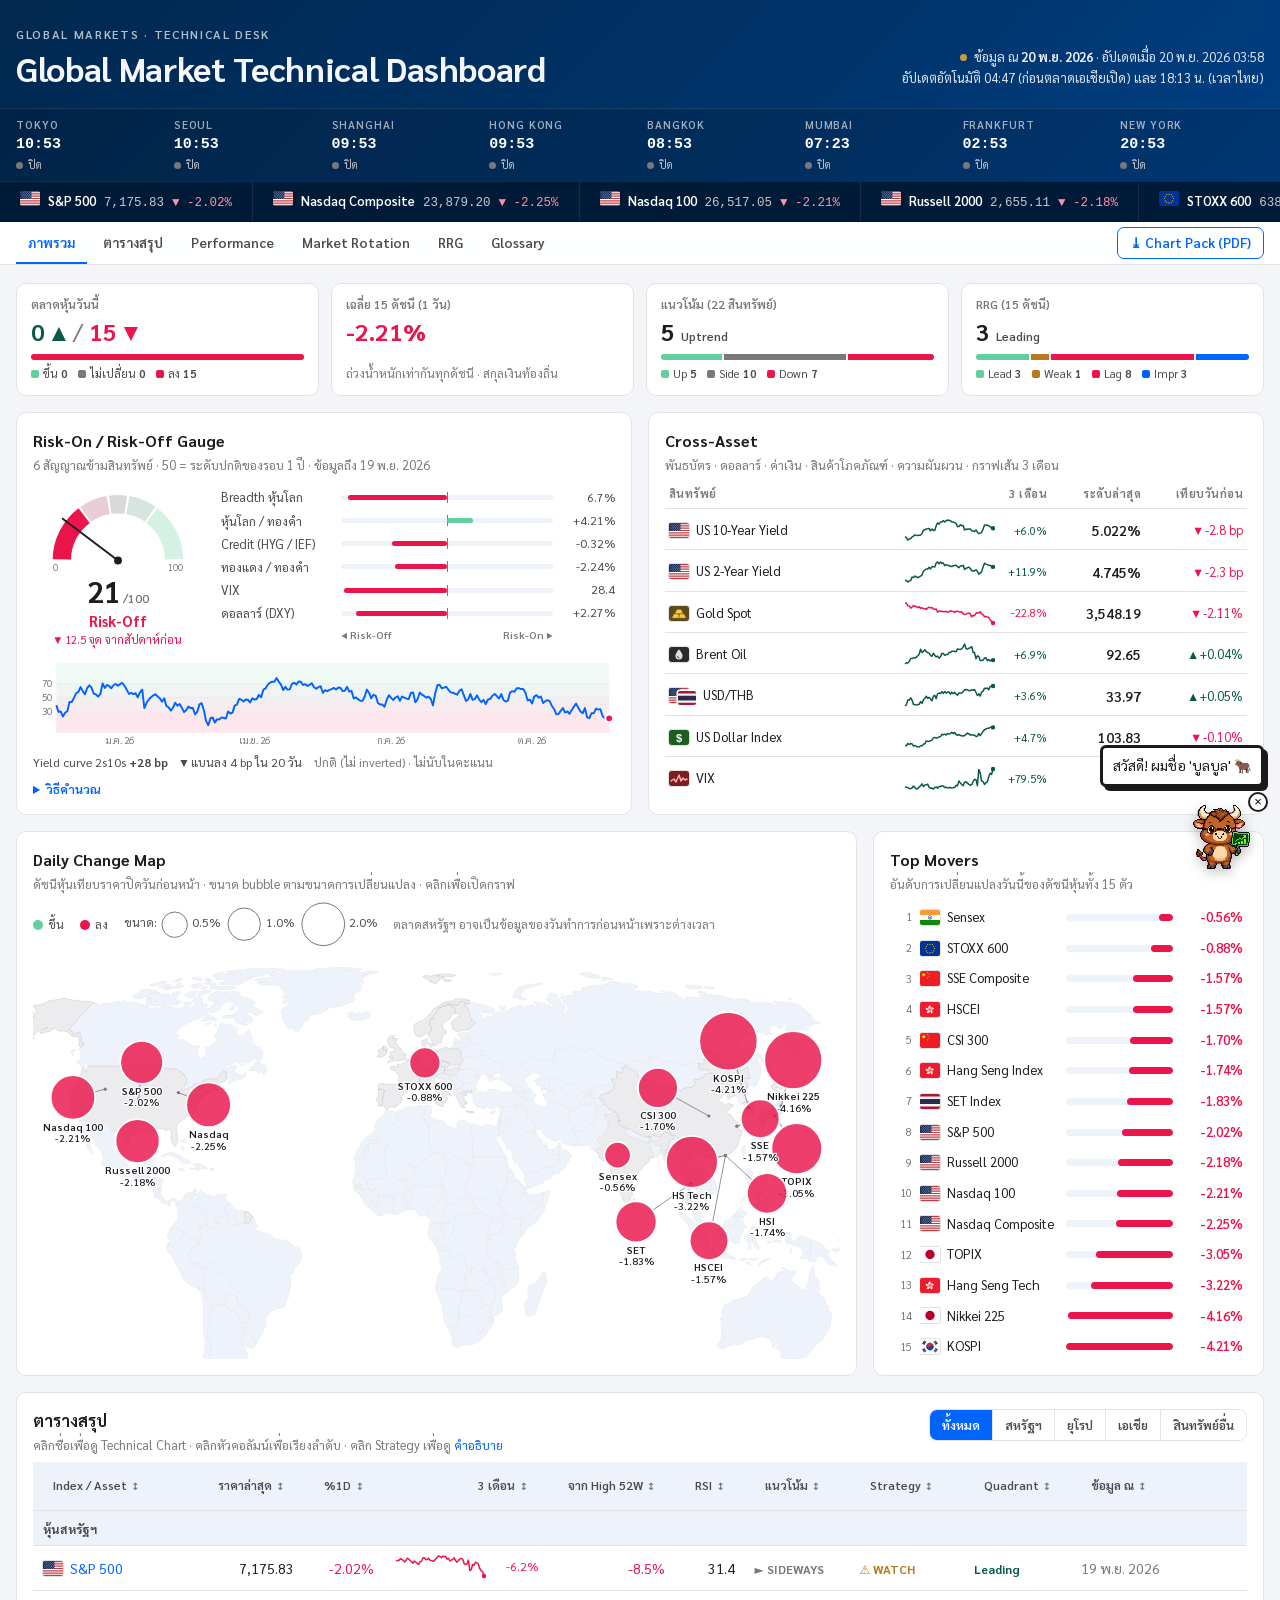
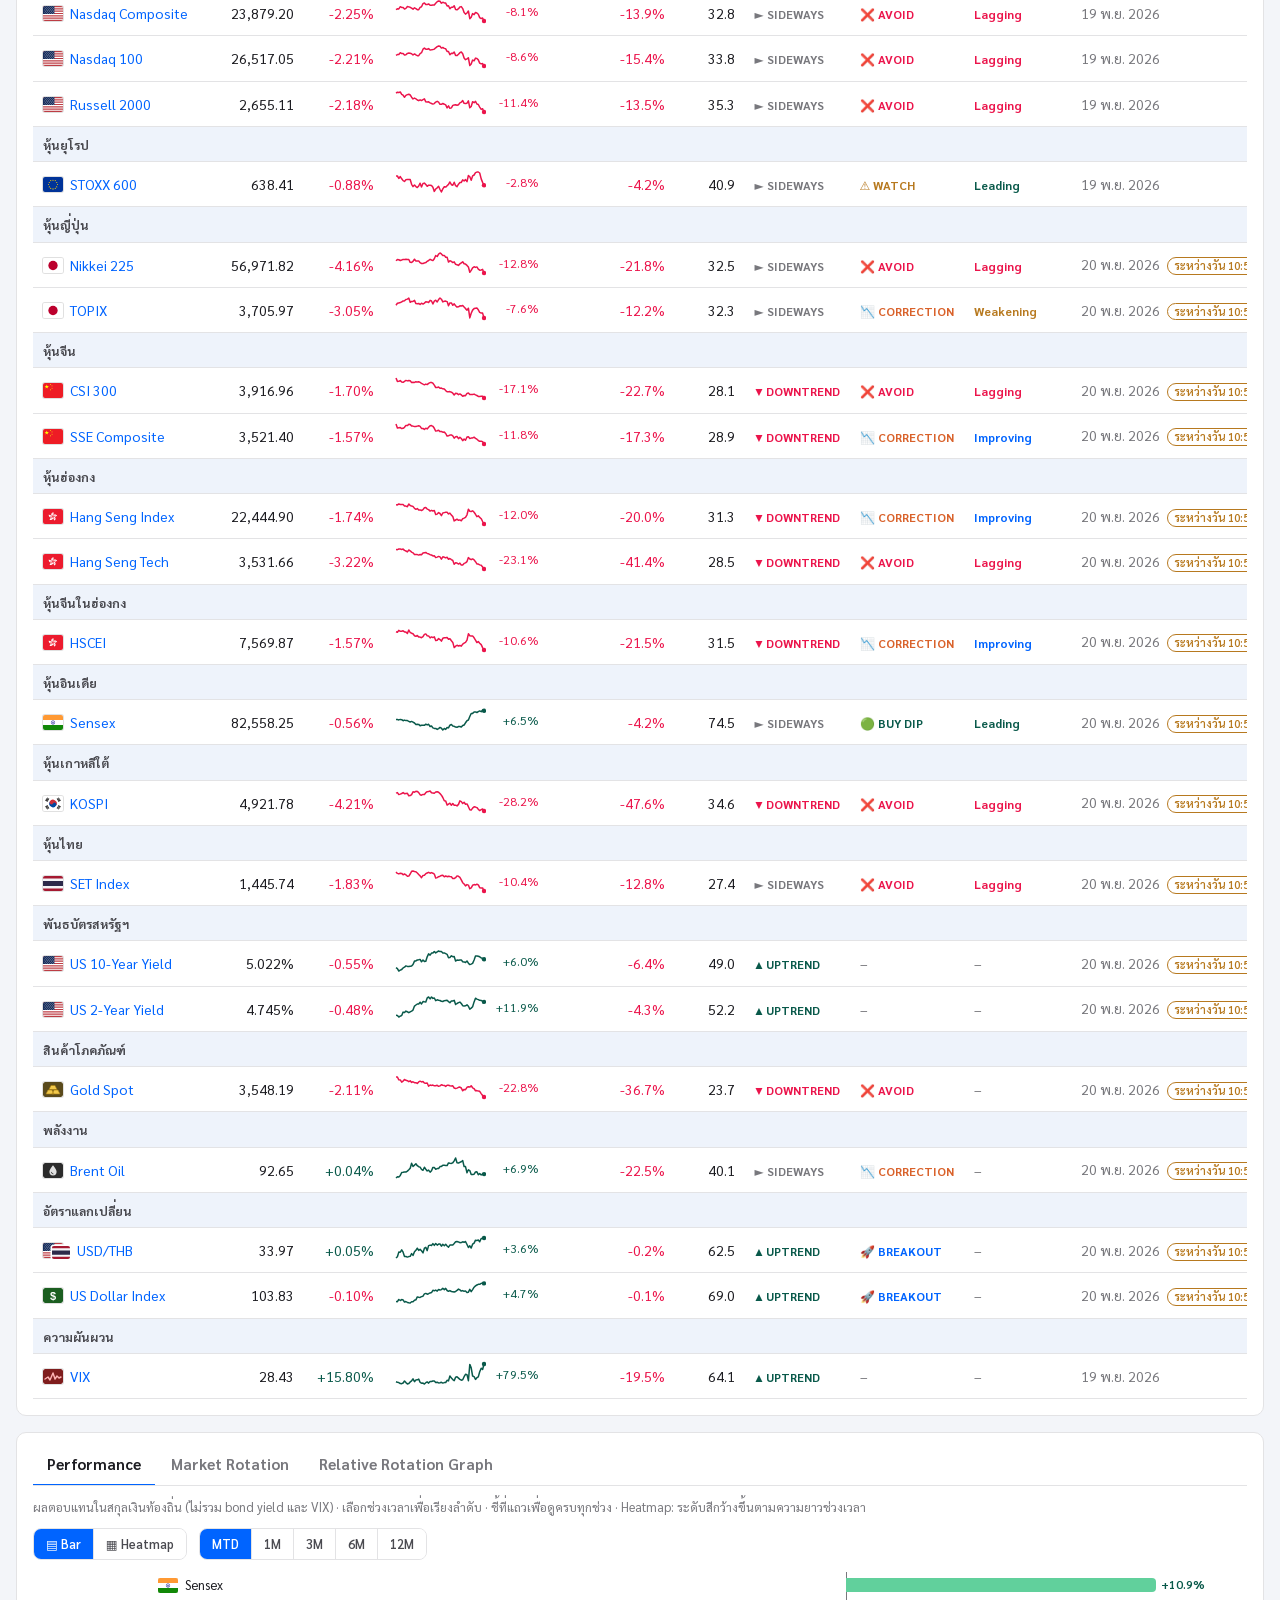
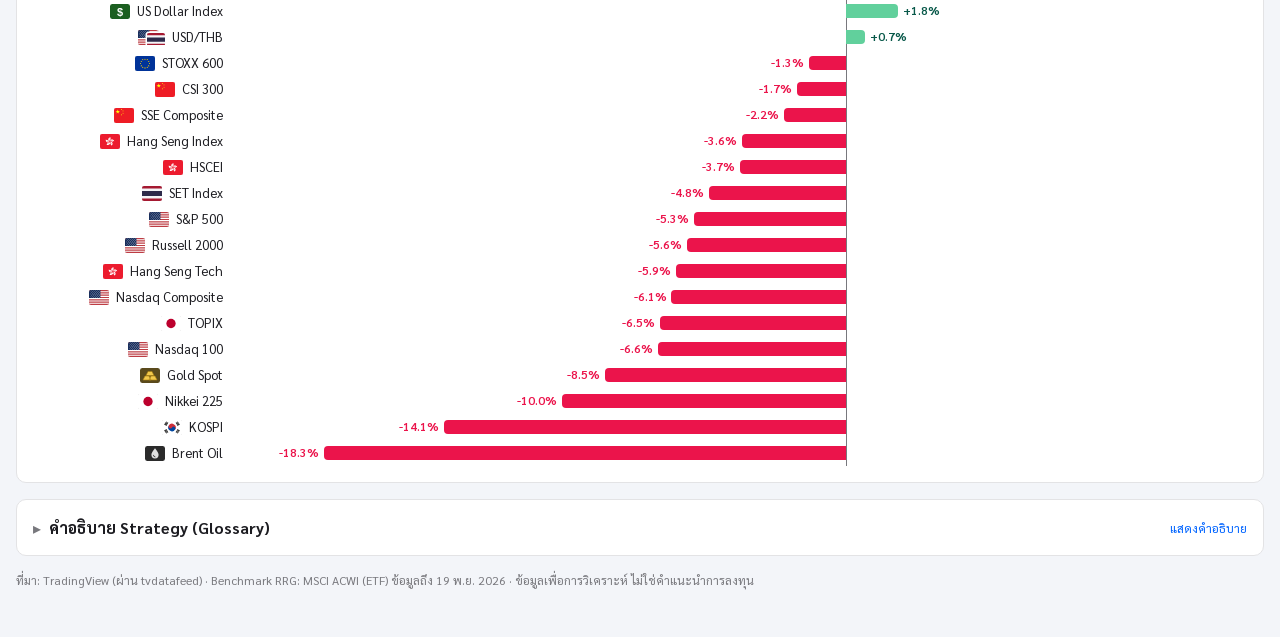
==== public/dashboard/index.html @ 796f04a0 "Import Global Market dashboard with pixel bull mascot" ====
<!doctype html>
<html lang="th">
<head>
<meta charset="utf-8">
<meta name="viewport" content="width=device-width, initial-scale=1">
<title>Global Market Technical Dashboard</title>
<link rel="preconnect" href="https://fonts.googleapis.com">
<link rel="stylesheet" href="https://fonts.googleapis.com/css2?family=Sarabun:wght@400;500;600;700&display=swap">
<link rel="stylesheet" href="assets/style.css?v=20261120d">
<link rel="stylesheet" href="assets/mascot.css">
</head>
<body>
<header class="masthead">
  <div class="mast-inner">
    <div class="brand">
      <span class="eyebrow">Global Markets · Technical Desk</span>
      <h1>Global Market Technical Dashboard</h1>
    </div>
    <div class="mast-meta">
      <div><span class="live-dot"></span><span id="asof">กำลังโหลดข้อมูล…</span></div>
      <div>อัปเดตอัตโนมัติ 04:47 (ก่อนตลาดเอเชียเปิด) และ 18:13 น. (เวลาไทย)</div>
    </div>
  </div>
  <div class="clocks" id="clocks" aria-label="เวลาท้องถิ่นและสถานะตลาด"></div>
</header>
<div class="ticker-shell" aria-label="ระดับดัชนีล่าสุดและการเปลี่ยนแปลงรายวัน">
  <div class="ticker-track" id="ticker"></div>
</div>
<nav class="secnav" id="secnav" aria-label="ไปยังส่วนต่างๆ">
  <div class="secnav-inner">
    <a href="#overview">ภาพรวม</a>
    <a href="#summary">ตารางสรุป</a>
    <a href="#performance" data-tab="performance">Performance</a>
    <a href="#rotation" data-tab="rotation">Market Rotation</a>
    <a href="#rrg" data-tab="rrg">RRG</a>
    <a href="#glossary">Glossary</a>
    <a class="nav-pack" href="pack.html" target="_blank" rel="noopener" title="รวมกราฟเทคนิคทุกสินทรัพย์เป็น PDF ไฟล์เดียว">⤓ Chart Pack (PDF)</a>
  </div>
</nav>
<div class="wrap">

  <section id="overview" class="anchor">
    <div class="pulse" id="pulse"></div>

    <div class="macro-grid">
      <section class="card risk-card" id="risk" hidden>
        <div class="card-head">
          <div>
            <h2>Risk-On / Risk-Off Gauge</h2>
            <p class="sub" id="risk-sub">6 สัญญาณข้ามสินทรัพย์ · 50 = ระดับปกติของรอบ 1 ปี</p>
          </div>
        </div>
        <div class="risk-grid">
          <div class="risk-dial" id="risk-dial"></div>
          <div class="risk-comps" id="risk-comps"></div>
        </div>
        <div class="risk-hist">
          <div id="risk-hist"></div>
          <div class="risk-curve" id="risk-curve"></div>
        </div>
        <details class="risk-method">
          <summary>วิธีคำนวณ</summary>
          <ol>
            <li>แต่ละสัญญาณถูกแปลงเป็น <b>percentile เทียบกับตัวเองในรอบ 252 วันทำการ</b> (0 = ต่ำสุดของปี, 100 = สูงสุดของปี) ใช้เฉพาะข้อมูลถึงวันนั้น ไม่มองไปข้างหน้า</li>
            <li>สัญญาณที่ค่าสูงแปลว่ากลัว (VIX, ดอลลาร์แข็ง) จะกลับด้าน (100 − percentile)</li>
            <li>คะแนน = ค่าเฉลี่ยของทุกสัญญาณ · ≥ 70 Risk-On · 55–70 เอียง Risk-On · 45–55 Neutral · 30–45 เอียง Risk-Off · ≤ 30 Risk-Off</li>
            <li>ทุกสัญญาณเทียบบนปฏิทินวันทำการของตลาดสหรัฐฯ (ตาม ACWI) เพื่อให้อัตราส่วนเทียบวันเดียวกันเสมอ</li>
            <li>Yield curve 2s10s แสดงประกอบเท่านั้น ไม่นับในคะแนน เพราะ yield ขึ้นได้ทั้งตอนตลาดกล้าเสี่ยงและตอนกังวลเงินเฟ้อ</li>
          </ol>
          <p class="muted">ชี้ที่แต่ละแถบเพื่อดูความหมายของสัญญาณ · เป็นเครื่องมือดูภาวะตลาด ไม่ใช่สัญญาณซื้อขาย · HYG/IEF และทองแดง (HG1!) ใช้คำนวณเท่านั้น</p>
        </details>
      </section>

      <section class="card xasset-card">
        <h2>Cross-Asset</h2>
        <p class="sub">พันธบัตร · ดอลลาร์ · ค่าเงิน · สินค้าโภคภัณฑ์ · ความผันผวน · กราฟเส้น 3 เดือน</p>
        <div class="xasset" id="xasset"></div>
      </section>
    </div>

    <div class="overview-grid">
      <section class="card map-card">
        <div class="card-head">
          <div>
            <h2>Daily Change Map</h2>
            <p class="sub">ดัชนีหุ้นเทียบราคาปิดวันก่อนหน้า · ขนาด bubble ตามขนาดการเปลี่ยนแปลง · คลิกเพื่อเปิดกราฟ</p>
          </div>
          <div class="map-legend" id="map-legend"></div>
        </div>
        <div class="scroll-x"><div id="worldmap" class="worldmap"></div></div>
      </section>

      <aside class="side-col">
        <section class="card">
          <h2>Top Movers</h2>
          <p class="sub">อันดับการเปลี่ยนแปลงวันนี้ของดัชนีหุ้นทั้ง 15 ตัว</p>
          <div class="movers" id="movers"></div>
        </section>
      </aside>
    </div>
  </section>

  <section class="card anchor" id="summary">
    <div class="card-head">
      <div>
        <h2>ตารางสรุป</h2>
        <p class="sub">คลิกชื่อเพื่อดู Technical Chart · คลิกหัวคอลัมน์เพื่อเรียงลำดับ · คลิก Strategy เพื่อดู <a href="#glossary">คำอธิบาย</a></p>
      </div>
      <div class="seg" id="region-filter" role="group" aria-label="กรองตามภูมิภาค"></div>
    </div>
    <div class="scroll-x">
      <table class="sum" id="sum"></table>
    </div>
  </section>

  <section class="card anchor" id="analysis">
    <div class="tabs" role="tablist" id="tabs">
      <button role="tab" data-tab="performance" id="tab-performance" aria-controls="pane-performance">Performance</button>
      <button role="tab" data-tab="rotation" id="tab-rotation" aria-controls="pane-rotation">Market Rotation</button>
      <button role="tab" data-tab="rrg" id="tab-rrg" aria-controls="pane-rrg">Relative Rotation Graph</button>
    </div>

    <div class="pane" role="tabpanel" id="pane-performance" aria-labelledby="tab-performance">
      <p class="sub">ผลตอบแทนในสกุลเงินท้องถิ่น (ไม่รวม bond yield และ VIX) · เลือกช่วงเวลาเพื่อเรียงลำดับ · ชี้ที่แถวเพื่อดูครบทุกช่วง · Heatmap: ระดับสีกว้างขึ้นตามความยาวช่วงเวลา</p>
      <div class="perf-ctl" id="perf-ctl"></div>
      <div class="scroll-x"><div id="perf"></div></div>
    </div>

    <div class="pane" role="tabpanel" id="pane-rotation" aria-labelledby="tab-rotation" hidden>
      <p class="sub">ผลตอบแทนรายเดือนย้อนหลัง 6 เดือน เรียงจากดีที่สุดลงไป · เดือนล่าสุดเป็น MTD · สีตามผลตอบแทน (เขียว = บวก, แดง = ลบ, เข้ม = มาก) · ชี้ที่ช่องเพื่อไล่ดูสินทรัพย์เดียวกันทุกเดือน</p>
      <div class="rot-legend" id="rot-legend" aria-label="สีตามผลตอบแทนรายเดือน"></div>
      <div class="scroll-x">
        <div class="rot-side"><span>Best ▲</span><span></span></div>
        <div class="rot" id="rot"></div>
        <div class="rot-side"><span>Worst ▼</span><span></span></div>
      </div>
    </div>

    <div class="pane" role="tabpanel" id="pane-rrg" aria-labelledby="tab-rrg" hidden>
      <p class="sub" id="rrg-sub">ดัชนีหุ้นเทียบ MSCI ACWI · รายสัปดาห์ · หาง 8 สัปดาห์</p>
      <div class="rrg-layout">
        <div id="rrg"></div>
        <div class="rrg-legend" id="rrg-legend"></div>
      </div>
    </div>
  </section>

  <details class="card collapsible anchor" id="glossary">
    <summary><h2>คำอธิบาย Strategy (Glossary)</h2><span class="toggle-hint"></span></summary>
    <p class="sub">ระบบตรวจเงื่อนไขจากบนลงล่าง และใช้ข้อแรกที่ตรง · ระยะห่างจาก High = ราคาปิดล่าสุดเทียบกับจุดสูงสุดในรอบ 52 สัปดาห์ (252 วันทำการ) · คำนวณจากราคาปิดรายวันล่าสุด</p>
    <div class="scroll-x">
      <table class="gloss">
        <thead><tr><th>ลำดับ</th><th>Strategy</th><th>เงื่อนไขที่ทำให้ขึ้น flag</th><th>อ่านอย่างไร / Action</th></tr></thead>
        <tbody>
          <tr>
            <td class="num">1</td>
            <td><span class="chip s-AVOID">❌ AVOID</span></td>
            <td><b>ดัชนีหุ้น:</b> อยู่ใน quadrant <span class="chip q-Lagging">Lagging</span> บน RRG<br><b>สินทรัพย์อื่น</b> (ทอง, น้ำมัน, USD/THB, DXY): แนวโน้มเป็น DOWNTREND<br><span class="muted">US10Y, US2Y และ VIX ไม่มี Strategy เพราะไม่ใช่กราฟราคา (เป็นอัตราผลตอบแทนพันธบัตรและดัชนีความกลัว)</span><br><span class="muted">มีสิทธิ์เหนือกฎข้ออื่นทั้งหมด</span></td>
            <td>ตลาดอ่อนกว่าภาพรวมโลกและโมเมนตัมยังแย่ลง ราคาที่ลงมาเยอะอาจไม่ใช่ "ของถูก" แต่เป็น falling knife · <b>ลดน้ำหนักหรือหลีกเลี่ยงไปก่อน</b></td>
          </tr>
          <tr>
            <td class="num">2</td>
            <td><span class="chip s-BREAKOUT">🚀 BREAKOUT</span></td>
            <td>ห่างจาก High <b>น้อยกว่า 2%</b> (ทำ New High หรือจ่อเบรกไฮ)</td>
            <td>แข็งแรงที่สุด แต่ราคาแพงแล้ว · <b>คนมีของ:</b> Let profit run · <b>คนไม่มีของ:</b> ระวังไล่ราคา เพราะต้นทุนสูง</td>
          </tr>
          <tr>
            <td class="num">3</td>
            <td><span class="chip s-BUY-DIP">🟢 BUY DIP</span></td>
            <td>ห่างจาก High <b>-2% ถึง -10%</b> และราคา<b>ยังยืนเหนือ EMA50</b></td>
            <td>ยังเป็นขาขึ้น แต่ย่อตัวลงมาในโซนปลอดภัย · <b>จังหวะเข้า "ไม้แรก" หรือซื้อเพิ่มที่ได้เปรียบที่สุด</b></td>
          </tr>
          <tr>
            <td class="num">4</td>
            <td><span class="chip s-WATCH">⚠️ WATCH</span></td>
            <td>ห่างจาก High <b>-2% ถึง -10%</b> แต่ราคา<b>หลุดต่ำกว่า EMA50</b> แล้ว</td>
            <td>ย่อตัวแล้วทรงเริ่มเสีย · <b>อย่าเพิ่งรับมีด</b> รอให้กราฟกลับมายืนเหนือ EMA50 ได้ก่อน</td>
          </tr>
          <tr>
            <td class="num">5</td>
            <td><span class="chip s-CORRECTION">📉 CORRECTION</span></td>
            <td>ห่างจาก High <b>มากกว่า -10%</b></td>
            <td>พักตัวลึกเกินไป · <b>ระวังจนกว่าโมเมนตัมจะกลับมา</b> ให้ดูประกอบกับ quadrant (Improving = เริ่มฟื้น) และ Bullish divergence ในหน้ากราฟ</td>
          </tr>
        </tbody>
      </table>
    </div>

    <h3 class="gh">ตัวประกอบที่ใช้ตัดสิน</h3>
    <div class="gloss-grid">
      <div>
        <b>แนวโน้ม (Trend)</b>
        <ul>
          <li><span class="chip t-UPTREND">▲ UPTREND</span> ราคา &gt; EMA50 &gt; EMA200</li>
          <li><span class="chip t-DOWNTREND">▼ DOWNTREND</span> ราคา &lt; EMA50 &lt; EMA200</li>
          <li><span class="chip t-SIDEWAYS">► SIDEWAYS</span> กรณีอื่นทั้งหมด เช่น ราคาอยู่ระหว่าง 2 เส้น</li>
        </ul>
      </div>
      <div>
        <b>Quadrant (RRG เทียบ MSCI ACWI)</b>
        <ul>
          <li><span class="chip q-Leading">Leading</span> แข็งกว่าตลาดโลก และยังแข็งขึ้น</li>
          <li><span class="chip q-Weakening">Weakening</span> แข็งกว่าตลาดโลก แต่เริ่มแผ่ว</li>
          <li><span class="chip q-Lagging">Lagging</span> อ่อนกว่าตลาดโลก และยังอ่อนลง</li>
          <li><span class="chip q-Improving">Improving</span> อ่อนกว่าตลาดโลก แต่เริ่มฟื้น</li>
        </ul>
        <span class="muted">วงจรปกติหมุนตามเข็มนาฬิกา: Improving → Leading → Weakening → Lagging · มีเฉพาะดัชนีหุ้น</span>
      </div>
      <div>
        <b>RSI (14) ในหน้ากราฟ</b>
        <ul>
          <li><b>Overbought</b> RSI ≥ 70 · <b>Oversold</b> RSI ≤ 30 · นอกนั้น Neutral</li>
          <li><b>Bullish divergence</b> ราคาทำจุดต่ำใหม่ แต่ RSI ทำจุดต่ำที่สูงขึ้น = แรงขายเริ่มหมด</li>
          <li><b>Bearish divergence</b> ราคาทำจุดสูงใหม่ แต่ RSI ทำจุดสูงที่ต่ำลง = แรงซื้อเริ่มหมด</li>
        </ul>
      </div>
    </div>
    <p class="muted" style="margin:12px 0 0;font-size:12px">Strategy เป็นการคัดกรองเชิงปริมาณตามกฎด้านบนเท่านั้น ควรดูกราฟและแนวรับแนวต้านประกอบเสมอ · ไม่ใช่คำแนะนำการลงทุน</p>
  </details>

  <footer class="foot" id="foot">ที่มา: TradingView</footer>
</div>
<script src="assets/vendor/d3.min.js"></script>
<script src="assets/vendor/topojson-client.min.js"></script>
<script src="assets/common.js?v=20261120d"></script>
<script src="assets/worldmap.js?v=20261120d"></script>
<script src="assets/overview.js?v=20261120d"></script>
<script src="assets/dashboard.js?v=20261120d"></script>
<script src="assets/mascot.js"></script>
</body>
</html>
---- public/dashboard/assets/style.css ----
/* Corporate font: used only where it is installed on the viewer's machine (never shipped with
   the site); everyone else gets Sarabun. "CI Sans" is a local alias for the installed faces. */
@font-face { font-family: "CI Sans"; font-weight: 300; src: local("BBL Sans Office Light"), local("BBLSansOffice-Light"); }
@font-face { font-family: "CI Sans"; font-weight: 400; src: local("BBL Sans Office Regular"), local("BBLSansOffice-Regular"), local("BBL Sans Office"); }
@font-face { font-family: "CI Sans"; font-weight: 500; src: local("BBL Sans Office Medium"), local("BBLSansOffice-Medium"); }
@font-face { font-family: "CI Sans"; font-weight: 600 700; src: local("BBL Sans Office Bold"), local("BBLSansOffice-Bold"); }

/* CI palette: navy #002850 · blue #0064FF / #7DB0FF / #C9DEFF · greys #323238 #78787D #C8C8CD #E3E3E5
   · green #09594A / #61D09C · red #7D0032 / #EB144B / #FFD7D2 · purple #9669D2 / #6C3EA8 */
:root {
  --font: "CI Sans", "Sarabun", "Noto Sans Thai", system-ui, -apple-system, "Segoe UI", sans-serif;
  --navy: #002850;
  --bg: #f3f5f9;
  --surface: #ffffff;
  --surface-2: #eef3fb;
  --border: #e3e3e5;
  --text: #1c1c21;
  --text-2: #4a4a50;
  --text-3: #78787d;
  --accent: #0064ff;
  --up: #09594a;          /* text & thin lines (readable on white) */
  --down: #eb144b;
  --up-fill: #61d09c;     /* bars, candles, bubbles, heat cells */
  --down-fill: #eb144b;
  --neutral: #78787d;
  --warn: #b7791f;
  --grid: #ececef;
  --q-leading: rgba(9, 89, 74, .08);
  --q-weakening: rgba(183, 121, 31, .09);
  --q-lagging: rgba(235, 20, 75, .07);
  --q-improving: rgba(0, 100, 255, .07);
  --candle-up: #61d09c;
  --candle-down: #eb144b;
  --ema50: #0064ff;
  --ema200: #6c3ea8;
  --rsi: #002850;
  --support: #09594a;
  --resist: #eb144b;
  --div-bull: #09594a;
  --div-bear: #eb144b;
  color-scheme: light;
}
@media screen and (prefers-color-scheme: dark) {
  :root:not([data-theme="light"]) {
    --bg: #0a1322;
    --surface: #111d30;
    --surface-2: #19273d;
    --border: #26364f;
    --text: #e3e3e5;
    --text-2: #c8c8cd;
    --text-3: #8e8e95;
    --accent: #7db0ff;
    --up: #61d09c;
    --down: #ff5c80;
    --up-fill: #61d09c;
    --down-fill: #ff5c80;
    --neutral: #a0a0a6;
    --warn: #e3a948;
    --grid: #1d2b42;
    --q-leading: rgba(97, 208, 156, .10);
    --q-weakening: rgba(227, 169, 72, .10);
    --q-lagging: rgba(255, 92, 128, .10);
    --q-improving: rgba(125, 176, 255, .10);
    --candle-up: #61d09c;
    --candle-down: #ff5c80;
    --ema50: #7db0ff;
    --ema200: #b08ae6;
    --rsi: #c9deff;
    --support: #61d09c;
    --resist: #ff5c80;
    --div-bull: #61d09c;
    --div-bear: #ff5c80;
    color-scheme: dark;
  }
}
:root[data-theme="dark"] {
  --bg: #0a1322; --surface: #111d30; --surface-2: #19273d; --border: #26364f;
  --text: #e3e3e5; --text-2: #c8c8cd; --text-3: #8e8e95; --accent: #7db0ff;
  --up: #61d09c; --down: #ff5c80; --up-fill: #61d09c; --down-fill: #ff5c80; --neutral: #a0a0a6; --warn: #e3a948; --grid: #1d2b42;
  --q-leading: rgba(97,208,156,.10); --q-weakening: rgba(227,169,72,.10);
  --q-lagging: rgba(255,92,128,.10); --q-improving: rgba(125,176,255,.10);
  --candle-up: #61d09c; --candle-down: #ff5c80;
  --ema50: #7db0ff; --ema200: #b08ae6; --rsi: #c9deff;
  --support: #61d09c; --resist: #ff5c80; --div-bull: #61d09c; --div-bear: #ff5c80;
  color-scheme: dark;
}

* { box-sizing: border-box; }
html, body { margin: 0; }
body {
  background: var(--bg);
  color: var(--text);
  font-family: var(--font);
  font-size: 14px;
  line-height: 1.45;
}
a { color: var(--accent); text-decoration: none; }
a:hover { text-decoration: underline; }

.wrap { max-width: 1320px; margin: 0 auto; padding: 0 16px 48px; }
/* ---------- masthead + ticker ribbon (fixed colors, same in light/dark) ---------- */
.masthead { background: linear-gradient(135deg, #002850 0%, #00346a 60%, #003f85 100%); color: #f4f6fa; }
.mast-inner {
  max-width: 1320px; margin: 0 auto; padding: 26px 16px 20px;
  display: flex; flex-wrap: wrap; gap: 12px 32px; align-items: flex-end; justify-content: space-between;
}
.brand { display: flex; flex-direction: column; gap: 6px; }
.brand .eyebrow { font-size: 12px; letter-spacing: .14em; text-transform: uppercase; opacity: .72; font-weight: 600; }
.brand h1 { margin: 0; font-size: clamp(24px, 3.4vw, 34px); font-weight: 700; letter-spacing: -.01em; line-height: 1.15; }
.mast-meta { text-align: right; font-size: 13px; line-height: 1.6; opacity: .9; }
.mast-meta b { color: #fff; }
.live-dot {
  display: inline-block; width: 7px; height: 7px; border-radius: 50%; background: #e0a83c;
  margin-right: 7px; position: relative; top: -1px; box-shadow: 0 0 0 0 rgba(224,168,60,.6);
  animation: pulse 2.4s ease-out infinite;
}
@keyframes pulse { 0% { box-shadow: 0 0 0 0 rgba(224,168,60,.55); } 70%,100% { box-shadow: 0 0 0 7px rgba(224,168,60,0); } }

.ticker-shell { background: #001b38; border-top: 1px solid rgba(255,255,255,.08); border-bottom: 1px solid rgba(0,0,0,.3); overflow: hidden; margin-bottom: 20px; }
.ticker-track { display: flex; width: max-content; animation: ticker-scroll 70s linear infinite; }
.ticker-shell:hover .ticker-track { animation-play-state: paused; }
.ticker-track .dup { display: contents; }
@keyframes ticker-scroll { from { transform: translateX(0); } to { transform: translateX(-50%); } }
.ticker-item {
  display: flex; align-items: baseline; gap: 8px; padding: 9px 20px; font-size: 13px; white-space: nowrap;
  color: #e3e3e5; border-right: 1px solid rgba(255,255,255,.08); text-decoration: none;
}
a.ticker-item:hover { background: rgba(255,255,255,.06); text-decoration: none; }
.ticker-item b { font-weight: 600; color: #fff; }
.ticker-item .lvl, .ticker-item .chg { font-variant-numeric: tabular-nums; font-family: ui-monospace, "Cascadia Mono", Consolas, monospace; font-size: 12.5px; }
.ticker-item .lvl { color: #c8c8cd; }
.ticker-up { color: #61d09c; }
.ticker-down { color: #ff8fa6; }
.ticker-flat { color: #c8c8cd; }
@media (prefers-reduced-motion: reduce) {
  .ticker-track { animation: none; }
  .ticker-shell { overflow-x: auto; }
  .ticker-track .dup { display: none; }
}

.card {
  background: var(--surface); border: 1px solid var(--border); border-radius: 10px;
  padding: 16px; margin-bottom: 16px;
}
.card h2 { font-size: 16px; margin: 0 0 4px; }
.card .sub { color: var(--text-3); font-size: 12.5px; margin: 0 0 12px; }
.scroll-x { overflow-x: auto; -webkit-overflow-scrolling: touch; }

/* ---------- daily change world map ---------- */
.worldmap svg { display: block; width: 100%; height: auto; }
.worldmap .land { fill: var(--surface-2); stroke: var(--border); stroke-width: .6; }
.worldmap .home { fill: var(--grid); stroke: var(--text-3); stroke-opacity: .35; }
.worldmap .leader { stroke: var(--text-3); stroke-width: 1; fill: none; }
.worldmap .anchor { fill: var(--text-3); }
.worldmap .bub { cursor: pointer; }
.worldmap .bub circle { stroke: var(--surface); stroke-width: 2; fill-opacity: .82; }
.worldmap .bub:hover circle { fill-opacity: 1; }
.worldmap .bub.up circle { fill: var(--up-fill); }
.worldmap .bub.down circle { fill: var(--down-fill); }
.worldmap .bub.flat circle { fill: var(--neutral); }
.worldmap .bub text {
  font-size: 13px; font-weight: 600; fill: var(--text); text-anchor: middle;
  paint-order: stroke; stroke: var(--surface); stroke-width: 3px; stroke-linejoin: round; pointer-events: none;
}
.worldmap .bub text.v { font-weight: 500; font-variant-numeric: tabular-nums; }
.map-legend { display: flex; flex-wrap: wrap; align-items: center; gap: 6px 16px; font-size: 12px; color: var(--text-2); margin-bottom: 4px; }
.map-legend svg { vertical-align: middle; }
.map-legend .sw { display: inline-block; width: 10px; height: 10px; border-radius: 50%; margin-right: 5px; vertical-align: -1px; }


/* ---------- market clocks (inside masthead) ---------- */
.clocks { border-top: 1px solid rgba(255,255,255,.10); background: rgba(0,0,0,.14); }
.clocks-inner {
  max-width: 1320px; margin: 0 auto; padding: 8px 16px;
  display: grid; grid-template-columns: repeat(8, minmax(0, 1fr)); gap: 6px 14px;
}
.clk { display: flex; flex-direction: column; gap: 1px; min-width: 0; color: #e3e3e5; }
.clk .city { font-size: 11px; letter-spacing: .08em; text-transform: uppercase; opacity: .7; font-weight: 600; white-space: nowrap; overflow: hidden; text-overflow: ellipsis; }
.clk .time { font-family: ui-monospace, "Cascadia Mono", Consolas, monospace; font-size: 15px; font-weight: 600; color: #fff; font-variant-numeric: tabular-nums; }
.clk .st { font-size: 11px; display: inline-flex; align-items: center; gap: 5px; }
.clk .st i { width: 7px; height: 7px; border-radius: 50%; background: #78787d; display: inline-block; }
.clk.open .st { color: #61d09c; }
.clk.open .st i { background: #61d09c; box-shadow: 0 0 0 3px rgba(97,208,156,.20); }
.clk.lunch .st { color: #f0c36a; }
.clk.lunch .st i { background: #e0a83c; }
.clk.closed .st { color: #c8c8cd; }

/* ---------- sticky section nav ---------- */
.secnav {
  position: sticky; top: 0; z-index: 20; background: color-mix(in srgb, var(--surface) 92%, transparent);
  backdrop-filter: blur(8px); border-bottom: 1px solid var(--border); margin-bottom: 18px;
}
.secnav-inner { max-width: 1320px; margin: 0 auto; padding: 0 16px; display: flex; gap: 4px; overflow-x: auto; scrollbar-width: none; }
.secnav-inner::-webkit-scrollbar { display: none; }
.secnav a {
  padding: 11px 12px 9px; font-size: 13.5px; font-weight: 600; color: var(--text-2); white-space: nowrap;
  border-bottom: 2px solid transparent; text-decoration: none;
}
.secnav a:hover { color: var(--text); text-decoration: none; }
.secnav a.on { color: var(--accent); border-bottom-color: var(--accent); }
.secnav a.nav-pack { margin-left: auto; align-self: center; padding: 5px 12px; border: 1px solid var(--accent); border-radius: 7px; color: var(--accent); }
.secnav a.nav-pack:hover { background: var(--accent); color: #fff; }
.anchor { scroll-margin-top: 58px; }
.ticker-shell { margin-bottom: 0; }

/* ---------- shared card header ---------- */
.card-head { display: flex; flex-wrap: wrap; justify-content: space-between; align-items: flex-start; gap: 8px 16px; margin-bottom: 8px; }
.card-head .sub { margin-bottom: 0; }

/* ---------- Market Pulse ---------- */
.pulse { display: grid; grid-template-columns: repeat(4, minmax(0, 1fr)); gap: 12px; margin-bottom: 16px; }
.tile {
  background: var(--surface); border: 1px solid var(--border); border-radius: 10px; padding: 12px 14px;
  display: flex; flex-direction: column; gap: 4px; min-width: 0;
}
.tile .k { font-size: 12px; color: var(--text-3); font-weight: 600; }
.tile .v { font-size: 24px; font-weight: 700; line-height: 1.2; font-variant-numeric: tabular-nums; white-space: nowrap; overflow: hidden; text-overflow: ellipsis; }
.tile .v small { font-size: 12px; font-weight: 600; color: var(--text-2); }
.tile .v .sep { color: var(--text-3); font-weight: 400; }
.tile .d { font-size: 12px; margin-top: auto; }
.stack { display: flex; height: 6px; border-radius: 3px; overflow: hidden; gap: 2px; background: var(--surface-2); margin: 4px 0 6px; }
.stack span { display: block; height: 100%; }
.stack-key { display: flex; flex-wrap: wrap; gap: 2px 10px; color: var(--text-2); font-size: 11.5px; }
.stack-key i { display: inline-block; width: 8px; height: 8px; border-radius: 2px; margin-right: 4px; }
.strat-counts { display: flex; flex-wrap: wrap; gap: 3px 10px; }
.strat-counts .chip { font-size: 11px; }
.strat-counts b { font-size: 12px; color: var(--text); }

/* ---------- asset icons (flags / drawn icons) ---------- */
.aicon { display: inline-flex; align-items: center; vertical-align: -2px; margin-right: 7px; flex: none; }
.aicon .flag, .aicon svg { display: block; width: 20px; height: 15px; border-radius: 2px; object-fit: cover;
  box-shadow: 0 0 0 1px rgba(0,0,0,.12); }
.aicon.pair { position: relative; width: 27px; height: 15px; }
.aicon.pair .flag { position: absolute; top: 0; }
.aicon.pair .flag:first-child { left: 0; }
.aicon.pair .flag:last-child { left: 9px; top: 3px; width: 18px; height: 13.5px; box-shadow: 0 0 0 1.5px var(--surface); }
.ticker-item .aicon { margin-right: 0; vertical-align: -3px; }
.ticker-item .aicon.pair .flag:last-child { box-shadow: 0 0 0 1.5px #001b38; }
.chart-head h1 .aicon { vertical-align: 0; margin-right: 10px; }
.chart-head h1 .aicon .flag, .chart-head h1 .aicon svg { width: 28px; height: 21px; }
.mv .nm, .xasset .n { display: inline-flex; align-items: center; min-width: 0; }
.chart-head h1 .aicon.pair { width: 38px; height: 21px; }
.chart-head h1 .aicon.pair .flag:last-child { left: 12px; top: 4px; width: 24px; height: 18px; }

/* ---------- macro row: Risk gauge (left half) + Cross-Asset (right half) ---------- */
.macro-grid { display: grid; grid-template-columns: minmax(0, 1fr) minmax(0, 1fr); gap: 16px; margin-bottom: 16px; align-items: stretch; }
.macro-grid .card { margin-bottom: 0; }

/* ---------- Risk-On / Risk-Off gauge ---------- */
.risk-grid { display: grid; grid-template-columns: 170px minmax(0, 1fr); gap: 18px; align-items: center; }
.risk-dial { text-align: center; }
.risk-dial svg { display: block; width: 100%; max-width: 170px; margin: 0 auto; }
.rd-tick, .rh-tick { font-size: 10px; fill: var(--text-3); }
.rd-tick { font-size: 14px; }
.rd-score { font-size: 30px; font-weight: 700; line-height: 1; margin-top: 2px; font-variant-numeric: tabular-nums; }
.rd-score small { font-size: 12px; color: var(--text-3); font-weight: 600; margin-left: 2px; }
.rd-label { font-size: 15px; font-weight: 700; margin-top: 4px; }
.rd-chg { font-size: 11.5px; margin-top: 1px; }
.risk-comps { display: flex; flex-direction: column; gap: 5px; }
.rc { display: grid; grid-template-columns: 112px minmax(0, 1fr) 54px; align-items: center; gap: 8px; font-size: 12.5px; cursor: help; }
.rc-name { white-space: nowrap; overflow: hidden; text-overflow: ellipsis; color: var(--text-2); }
.rc-raw { text-align: right; font-variant-numeric: tabular-nums; color: var(--text-2); font-size: 12px; }
.rc-bar { position: relative; height: 5px; background: var(--surface-2); border-radius: 3px; }
.rc-bar .mid { position: absolute; left: 50%; top: -3px; bottom: -3px; width: 1px; background: var(--text-3); }
.rc-bar b { position: absolute; top: 0; bottom: 0; border-radius: 3px; }
.rc-bar b.on { background: var(--up-fill); }
.rc-bar b.off { background: var(--down-fill); }
.rc-axis { cursor: default; }
.rc-axis .ax { display: flex; justify-content: space-between; font-size: 10.5px; color: var(--text-3); font-weight: 600; }
.risk-hist { margin-top: 10px; }
.risk-hist svg { display: block; width: 100%; height: auto; }
.risk-curve { display: flex; flex-wrap: wrap; gap: 2px 12px; font-size: 12px; margin-top: 6px; color: var(--text-2); }
.risk-method { margin-top: 8px; font-size: 12.5px; color: var(--text-2); }
.risk-method summary { cursor: pointer; color: var(--accent); font-weight: 600; width: max-content; }
.risk-method ol { margin: 8px 0 4px; padding-left: 20px; }
.risk-method li { margin: 3px 0; }
.risk-method p { margin: 4px 0 0; }
.xasset-card .xasset a, .xasset-card .xh { grid-template-columns: minmax(0, 1fr) 146px 84px 92px; padding: 6px 4px; align-items: center; }
.xasset-card .xh { display: grid; gap: 10px; padding-top: 0; border-bottom: 1px solid var(--border);
  font-size: 11px; font-weight: 700; color: var(--text-3); text-transform: uppercase; letter-spacing: .04em; }
.xasset-card .xh span:not(:first-child) { text-align: right; }
.xasset-card .spark span { font-size: 11.5px; }
.xasset-card { display: flex; flex-direction: column; }
.xasset-card .xasset { flex: 1; justify-content: space-between; }  /* rows spread to match the gauge card height */
@media (max-width: 1100px) {
  .macro-grid { grid-template-columns: minmax(0, 1fr); }
}
@media (max-width: 640px) {
  .risk-grid { grid-template-columns: minmax(0, 1fr); }
  .xasset-card .xasset a, .xasset-card .xh { grid-template-columns: minmax(0, 1fr) 76px 80px; }
  .xasset-card .spark, .xasset-card .xh .sp { display: none; }
}

/* ---------- overview: map + side column ---------- */
.overview-grid { display: grid; grid-template-columns: minmax(0, 2.15fr) minmax(280px, 1fr); gap: 16px; align-items: stretch; margin-bottom: 16px; }
.overview-grid .card { margin-bottom: 0; }
.side-col { display: flex; flex-direction: column; gap: 16px; }
.map-card { display: flex; flex-direction: column; min-width: 0; }
.map-card > .scroll-x { flex: 1; display: flex; align-items: center; }
.map-card > .scroll-x > .worldmap { flex: 1; }
.side-col, .side-col .card { min-width: 0; }
.worldmap { min-width: 640px; }
.map-legend { margin-bottom: 0; }

.side-col > .card { flex: 1; display: flex; flex-direction: column; }
.movers { flex: 1; display: flex; flex-direction: column; justify-content: space-between; }
.mv {
  display: grid; grid-template-columns: 18px minmax(0, 1.3fr) minmax(0, 1fr) 62px; align-items: center; gap: 8px;
  padding: 3px 4px; border-radius: 6px; color: var(--text); text-decoration: none; font-size: 13px;
}
.mv:hover { background: var(--surface-2); text-decoration: none; }
.mv .rk { font-size: 11px; color: var(--text-3); text-align: right; font-variant-numeric: tabular-nums; }
.mv .nm { white-space: nowrap; overflow: hidden; text-overflow: ellipsis; }
.mv .bar { height: 7px; background: var(--surface-2); border-radius: 4px; overflow: hidden; }
.mv .bar i { display: block; height: 100%; border-radius: 4px; }
.mv .bar i.pos { background: var(--up-fill); }
.mv .bar i.neg { background: var(--down-fill); margin-left: auto; }
.mv .pc { text-align: right; font-variant-numeric: tabular-nums; font-weight: 600; }
.mv-zero { display: flex; align-items: center; gap: 8px; font-size: 10.5px; color: var(--text-3); font-weight: 600; }
.mv-zero::before, .mv-zero::after { content: ""; flex: 1; border-top: 1px dashed var(--border); }

.xasset { display: flex; flex-direction: column; gap: 0; margin: 0; }
.xasset a {
  display: grid; grid-template-columns: minmax(0, 1fr) auto 84px; align-items: baseline; gap: 10px;
  padding: 7px 4px; border: 0; border-bottom: 1px solid var(--border); border-radius: 0; background: none;
  color: var(--text); text-decoration: none;
}
.xasset a:last-child { border-bottom: 0; }
.xasset a:hover { background: var(--surface-2); text-decoration: none; }
.xasset .n { font-size: 13px; color: var(--text); flex-direction: row; }
.xasset .l { font-size: 14px; font-weight: 600; font-variant-numeric: tabular-nums; text-align: right; }
.xasset .c { font-size: 12.5px; text-align: right; font-variant-numeric: tabular-nums; }
.xasset .c.up { color: var(--up); }
.xasset .c.down { color: var(--down); }
.xasset .c.flat { color: var(--text-3); }

/* ---------- segmented filter ---------- */
.seg { display: inline-flex; border: 1px solid var(--border); border-radius: 8px; overflow: hidden; flex-wrap: wrap; }
.seg button {
  background: var(--surface); border: 0; border-right: 1px solid var(--border); color: var(--text-2);
  padding: 6px 12px; font: inherit; font-size: 12.5px; font-weight: 600; cursor: pointer;
}
.seg button:last-child { border-right: 0; }
.seg button:hover { background: var(--surface-2); }
.seg button[aria-pressed="true"] { background: var(--accent); color: #fff; }

/* ---------- summary table extras ---------- */
table.sum th { padding: 0; }
table.sum th button {
  all: unset; box-sizing: border-box; display: flex; align-items: center; gap: 4px; width: 100%;
  padding: 8px 10px; cursor: pointer; font-size: 12px; font-weight: 600; color: var(--text-2);
}
table.sum th.num button { justify-content: flex-end; }
table.sum th button:hover { color: var(--text); }
table.sum th button:focus-visible { outline: 2px solid var(--accent); outline-offset: -2px; }
table.sum th .si { font-size: 10px; color: var(--text-3); }
table.sum th[aria-sort="ascending"] .si, table.sum th[aria-sort="descending"] .si { color: var(--accent); }
.spark { display: inline-flex; align-items: center; gap: 6px; justify-content: flex-end; }
.spark svg { display: block; }
.spark span { min-width: 46px; text-align: right; font-size: 12px; line-height: 1; }
table.sum td { vertical-align: middle; }

/* ---------- tabs ---------- */
.tabs { display: flex; gap: 2px; border-bottom: 1px solid var(--border); margin: -4px 0 12px; overflow-x: auto; scrollbar-width: none; }
.tabs button {
  background: none; border: 0; border-bottom: 2px solid transparent; padding: 8px 14px 9px; margin-bottom: -1px;
  font: inherit; font-size: 15px; font-weight: 700; color: var(--text-3); cursor: pointer; white-space: nowrap;
}
.tabs button:hover { color: var(--text); }
.tabs button[aria-selected="true"] { color: var(--text); border-bottom-color: var(--accent); }
.tabs button:focus-visible { outline: 2px solid var(--accent); outline-offset: -2px; border-radius: 4px; }

@media (max-width: 1100px) {
  .pulse { grid-template-columns: repeat(2, minmax(0, 1fr)); }
  .overview-grid { grid-template-columns: minmax(0, 1fr); }
  .side-col { display: grid; grid-template-columns: minmax(0, 1fr) minmax(0, 1fr); }
  .clocks-inner { grid-template-columns: repeat(4, minmax(0, 1fr)); }
}
@media (max-width: 640px) {
  .pulse { grid-template-columns: repeat(2, minmax(0, 1fr)); }
  .side-col { grid-template-columns: minmax(0, 1fr); }
  .clocks-inner { grid-template-columns: repeat(4, minmax(0, 1fr)); gap: 6px 8px; }
  .clk .time { font-size: 13px; }
  .tile .v { font-size: 20px; }
}

/* ---------- performance ---------- */
.perf-ctl { display: flex; flex-wrap: wrap; gap: 8px 12px; margin: 0 0 12px; }
.pbar { display: flex; flex-direction: column; }
.pb-row { display: grid; grid-template-columns: 190px minmax(0, 1fr); align-items: center; height: 26px; gap: 10px; }
.pb-row:hover { background: var(--surface-2); border-radius: 4px; }
.pb-lbl { display: flex; align-items: center; justify-content: flex-end; font-size: 13px; color: var(--text); min-width: 0; }
.pb-lbl span { white-space: nowrap; overflow: hidden; text-overflow: ellipsis; }
.pb-track { position: relative; height: 100%; }
.pb-track .zero { position: absolute; top: 0; bottom: 0; width: 1px; background: var(--text-3); }
.pb-bar { position: absolute; top: 6px; height: 14px; }
.pb-bar.pos { background: var(--up-fill); border-radius: 0 4px 4px 0; }
.pb-bar.neg { background: var(--down-fill); border-radius: 4px 0 0 4px; }
.pb-val { position: absolute; top: 4px; font-size: 12px; font-weight: 600; white-space: nowrap; font-variant-numeric: tabular-nums; }
table.pheat { width: 100%; min-width: 560px; border-collapse: separate; border-spacing: 2px; font-size: 13px; }
table.pheat th { font-size: 12px; font-weight: 600; color: var(--text-2); text-align: left; padding: 4px 8px; }
table.pheat th.num { text-align: center; }
table.pheat th button { all: unset; cursor: pointer; padding: 2px 6px; border-radius: 4px; }
table.pheat th button:hover { background: var(--surface-2); color: var(--text); }
table.pheat th.on button { color: var(--accent); font-weight: 700; }
table.pheat td { padding: 5px 8px; white-space: nowrap; }
table.pheat td.num { text-align: center; font-variant-numeric: tabular-nums; width: 13%; border-radius: 3px; }
table.pheat td.hm.on { font-weight: 700; }
table.pheat tbody tr:hover td:first-child { background: var(--surface-2); border-radius: 3px; }

/* ---------- rotation ---------- */
.rot { display: grid; gap: 2px; min-width: 640px; }
.rot .mh { text-align: center; font-weight: 700; font-size: 12.5px; padding: 2px 0 6px; line-height: 1.2; }
.rot .mh small { display: block; font-weight: 500; color: var(--text-3); }
.rot .cell {
  color: var(--text); border-radius: 3px; padding: 4px 4px; text-align: center; min-height: 40px;
  display: flex; flex-direction: column; justify-content: center; cursor: default;
  transition: opacity .12s;
}
.rot .cell b { font-size: 11.5px; line-height: 1.15; font-weight: 600; display: inline-flex; align-items: center; justify-content: center; }
.rot .cell b .aicon { margin-right: 4px; }
.rot .cell b .aicon img, .rot .cell b .aicon svg { width: 14px; height: auto; }
.rot .cell span { font-size: 11px; font-variant-numeric: tabular-nums; }
/* diverging steps: mixed from the up/down tokens, so dark mode follows automatically */
.rot .z, .rot-legend .z, .pheat .hm.z { background: var(--surface-2); }
.rot .p1, .rot-legend .p1, .pheat .hm.p1 { background: color-mix(in oklab, var(--up-fill) 16%, var(--surface)); }
.rot .p2, .rot-legend .p2, .pheat .hm.p2 { background: color-mix(in oklab, var(--up-fill) 34%, var(--surface)); }
.rot .p3, .rot-legend .p3, .pheat .hm.p3 { background: color-mix(in oklab, var(--up-fill) 58%, var(--surface)); }
.rot .p4, .rot-legend .p4, .pheat .hm.p4 { background: color-mix(in oklab, var(--up-fill) 85%, var(--surface)); }
.rot .n1, .rot-legend .n1, .pheat .hm.n1 { background: color-mix(in oklab, var(--down-fill) 16%, var(--surface)); }
.rot .n2, .rot-legend .n2, .pheat .hm.n2 { background: color-mix(in oklab, var(--down-fill) 34%, var(--surface)); }
.rot .n3, .rot-legend .n3, .pheat .hm.n3 { background: color-mix(in oklab, var(--down-fill) 58%, var(--surface)); }
.rot .n4, .rot-legend .n4, .pheat .hm.n4 { background: color-mix(in oklab, var(--down-fill) 85%, var(--surface)); }
.rot .n4, .pheat .hm.n4 { color: #fff; }
.rot .p4, .pheat .hm.p4 { color: #0a1322; }
.rot-legend { display: flex; align-items: center; gap: 2px; margin: 0 0 10px; font-size: 11.5px; color: var(--text-2); flex-wrap: wrap; }
.rot-legend .rk { width: 26px; height: 12px; border-radius: 2px; }
.rot-legend .lb { margin: 0 6px; }
.rot.focus .cell { opacity: .22; }
.rot.focus .cell.on { opacity: 1; outline: 2px solid var(--text); outline-offset: -2px; }
.rot-side { display: flex; justify-content: space-between; font-size: 11px; font-weight: 700; color: var(--text-3); margin-bottom: 2px; }

/* ---------- RRG ---------- */
.rrg-layout { display: grid; grid-template-columns: minmax(0, 1fr) 220px; gap: 16px; align-items: start; }
#rrg svg { width: 100%; height: auto; display: block; }
#rrg text { font-family: inherit; }
.rrg-legend { display: flex; flex-direction: column; gap: 2px; }
.rrg-legend button {
  display: flex; align-items: center; gap: 8px; width: 100%; text-align: left;
  background: none; border: 1px solid transparent; border-radius: 6px; padding: 4px 8px;
  color: var(--text); font: inherit; font-size: 12.5px; cursor: pointer;
}
.rrg-legend button:hover { background: var(--surface-2); }
.rrg-legend button.off { color: var(--text-3); }
.rrg-legend button.off .sw { opacity: .25; }
.rrg-legend .sw { width: 12px; height: 12px; border-radius: 50%; flex: none; }
.rrg-legend .q { margin-left: auto; font-size: 11px; color: var(--text-3); }
.rrg-legend .tools { display: flex; gap: 6px; margin-bottom: 6px; }
.rrg-legend .tools button { width: auto; border-color: var(--border); font-size: 11.5px; padding: 2px 8px; }
.rrg-series { transition: opacity .12s; }
#rrg.hl .rrg-series { opacity: .12; }
#rrg.hl .rrg-series.on { opacity: 1; }

/* ---------- summary table ---------- */
table.sum { width: 100%; border-collapse: collapse; min-width: 720px; }
table.sum th, table.sum td { padding: 7px 10px; border-bottom: 1px solid var(--border); text-align: left; white-space: nowrap; }
table.sum th { font-size: 12px; color: var(--text-2); font-weight: 600; background: var(--surface-2); position: sticky; top: 0; }
table.sum td.num, table.sum th.num { text-align: right; font-variant-numeric: tabular-nums; }
table.sum tr.grp td { background: var(--surface-2); font-weight: 700; font-size: 12.5px; color: var(--text-2); padding-top: 9px; }
table.sum tr:hover td:not(.g) { background: color-mix(in srgb, var(--surface-2) 60%, transparent); }
.dot { display: inline-block; width: 9px; height: 9px; border-radius: 50%; margin-right: 7px; vertical-align: 0; }
.pos { color: var(--up); }
.neg { color: var(--down); }
.muted { color: var(--text-3); }

.chip { display: inline-flex; align-items: center; gap: 5px; font-weight: 700; font-size: 12px; }
.t-UPTREND { color: var(--up); }
.t-DOWNTREND { color: var(--down); }
.t-SIDEWAYS { color: var(--neutral); }
.s-BREAKOUT { color: var(--accent); }
.s-BUY-DIP { color: var(--up); }
.s-WATCH { color: var(--warn); }
.s-CORRECTION { color: #d9622b; }
.s-AVOID { color: var(--down); }
.q-Leading { color: var(--up); }
.q-Weakening { color: var(--warn); }
.q-Lagging { color: var(--down); }
.q-Improving { color: var(--accent); }

/* ---------- glossary ---------- */
details.collapsible > summary {
  display: flex; align-items: center; justify-content: space-between; gap: 12px;
  cursor: pointer; list-style: none; user-select: none;
}
details.collapsible > summary::-webkit-details-marker { display: none; }
details.collapsible > summary h2 { margin: 0; }
details.collapsible > summary h2::before {
  content: "▸"; display: inline-block; width: 1em; color: var(--text-3); transition: transform .15s;
}
details.collapsible[open] > summary h2::before { transform: rotate(90deg); }
details.collapsible[open] > summary { margin-bottom: 8px; }
.toggle-hint { font-size: 12.5px; color: var(--accent); white-space: nowrap; }
.toggle-hint::after { content: "แสดงคำอธิบาย"; }
details.collapsible[open] .toggle-hint::after { content: "ซ่อน"; }
details.collapsible > summary:focus-visible { outline: 2px solid var(--accent); outline-offset: 4px; border-radius: 4px; }
table.gloss { width: 100%; border-collapse: collapse; min-width: 720px; }
table.gloss th, table.gloss td { padding: 9px 10px; border-bottom: 1px solid var(--border); text-align: left; vertical-align: top; font-size: 13px; }
table.gloss th { font-size: 12px; color: var(--text-2); font-weight: 600; background: var(--surface-2); }
table.gloss td.num { text-align: center; color: var(--text-3); width: 48px; }
table.gloss td:nth-child(2) { white-space: nowrap; }
.gh { font-size: 14px; margin: 18px 0 8px; }
.gloss-grid { display: grid; grid-template-columns: repeat(3, minmax(0, 1fr)); gap: 16px; font-size: 13px; }
.gloss-grid > div { background: var(--surface-2); border-radius: 8px; padding: 12px; }
.gloss-grid ul { margin: 6px 0 6px; padding-left: 18px; }
.gloss-grid li { margin: 3px 0; }
a.chip-link { text-decoration: none; }
a.chip-link:hover { text-decoration: underline; }
@media (max-width: 900px) { .gloss-grid { grid-template-columns: 1fr; } }

#tip {
  position: fixed; pointer-events: none; z-index: 50; display: none;
  background: var(--surface); color: var(--text); border: 1px solid var(--border);
  box-shadow: 0 4px 16px rgba(0,0,0,.14); border-radius: 6px; padding: 6px 9px; font-size: 12px;
  max-width: 260px;
}
#tip b { display: block; margin-bottom: 1px; }
/* summary-card tooltips: grouped name lists */
#tip.wide { max-width: 360px; line-height: 1.45; }
#tip .tt-g { margin-top: 6px; }
#tip .tt-h { font-weight: 700; color: var(--text-2); font-size: 11.5px; }
#tip .tt-h i { display: inline-block; width: 8px; height: 8px; border-radius: 2px; margin-right: 5px; }
#tip .tt-l { color: var(--text); }
#tip .tt-i { white-space: nowrap; }
#tip .tt-n { margin-top: 6px; color: var(--text-3); font-size: 11.5px; }
.pulse .tile { cursor: help; }

footer.foot { color: var(--text-3); font-size: 12px; margin-top: 8px; }

/* ---------- chart page ---------- */
.back { display: inline-block; margin-bottom: 8px; font-size: 13px; }
.chart-head { display: flex; flex-wrap: wrap; justify-content: space-between; align-items: center; gap: 10px; margin-bottom: 10px; }
.chart-head h1 { font-size: 20px; margin: 0; }
.chart-head .src { color: var(--text-3); font-size: 12px; }
.ranges { display: inline-flex; border: 1px solid var(--border); border-radius: 8px; overflow: hidden; }
.ranges button {
  background: var(--surface); color: var(--text-2); border: 0; border-right: 1px solid var(--border);
  padding: 6px 13px; font: inherit; font-size: 13px; font-weight: 600; cursor: pointer;
}
.ranges button:last-child { border-right: 0; }
.ranges button.on { background: var(--accent); color: #fff; }
.chart-layout { display: grid; grid-template-columns: minmax(0, 1fr) 320px; gap: 16px; align-items: start; }
.legend-line { display: flex; flex-wrap: wrap; gap: 14px; font-size: 12px; color: var(--text-2); margin-bottom: 6px; }
.legend-line i { display: inline-block; width: 16px; height: 2px; vertical-align: middle; margin-right: 5px; }
.legend-line i.dash { background: none; border-top: 2px dashed; height: 0; }
#tvchart { width: 100%; height: 600px; }
.info table { width: 100%; border-collapse: collapse; }
.info th, .info td { border: 1px solid var(--border); padding: 8px 10px; vertical-align: top; font-size: 13px; }
.info th { background: var(--surface-2); text-align: left; width: 38%; color: var(--text-2); font-weight: 600; }
.info td { text-align: right; font-variant-numeric: tabular-nums; }
.info td .lv { display: block; }
.info td .tc { color: var(--text-3); font-size: 11px; }
.info .head th { background: var(--accent); color: #fff; }
.info .head td { font-weight: 700; }
.narr { margin-top: 12px; font-size: 13.5px; line-height: 1.65; }
.narr h3 { margin: 0 0 4px; font-size: 14px; }

/* ---------- chart toolbar ---------- */
.toolbar { display: flex; flex-wrap: wrap; justify-content: space-between; align-items: center; gap: 8px 16px;
  padding-bottom: 10px; margin-bottom: 10px; border-bottom: 1px solid var(--border); }
.toggles { display: flex; flex-wrap: wrap; align-items: center; gap: 6px 16px; font-size: 13px; }
.toggles label { display: inline-flex; align-items: center; gap: 5px; cursor: pointer; user-select: none; }
.toggles input { width: 15px; height: 15px; accent-color: var(--accent); margin: 0; cursor: pointer; }
.btn { background: var(--accent); color: #fff; border: 0; border-radius: 7px; padding: 7px 14px;
  font: inherit; font-size: 13px; font-weight: 600; cursor: pointer; }
.btn:hover { filter: brightness(1.08); }
#print-chart, .print-only { display: none; }

@media (max-width: 1100px) {
}
@media (max-width: 900px) {
  .chart-layout, .rrg-layout { grid-template-columns: 1fr; }
  .rrg-legend { flex-direction: row; flex-wrap: wrap; }
  .rrg-legend button { width: auto; }
  .rrg-legend .tools { width: 100%; }
  #tvchart { height: 480px; }
}
@media (max-width: 640px) {
  .pb-row { grid-template-columns: 120px minmax(0, 1fr); }
  .pb-lbl { font-size: 12px; }
  .wrap { padding: 0 16px 40px; }
  .mast-inner { padding: 18px 16px 14px; }
  .mast-meta { text-align: left; font-size: 12px; }
  .ranges button { padding: 6px 10px; }
}

/* ---------- print / PDF report (A4 landscape, one page) — keep last so it wins ---------- */
@media print {
  @page { size: A4 landscape; margin: 9mm; }
  html, body { background: #fff !important; }
  body { font-size: 11px; -webkit-print-color-adjust: exact; print-color-adjust: exact; }
  .wrap { max-width: none !important; padding: 0 !important; }
  .no-print, #tvchart { display: none !important; }
  .print-only { display: block !important; }
  .print-brand { font-size: 10.5px; color: var(--text-3); font-weight: 600; }
  .chart-head { margin-bottom: 4mm; }
  .chart-head h1 { font-size: 17px; }
  .chart-layout { display: grid !important; grid-template-columns: minmax(0, 1fr) 78mm !important; gap: 4mm !important; align-items: start; }
  .card { border: 1px solid #d0d4da; padding: 3mm; margin: 0; box-shadow: none; }
  #print-chart { display: block !important; width: 100%; height: auto; max-height: 140mm; object-fit: contain; }
  .legend-line { font-size: 9.5px; gap: 8px; margin-bottom: 2mm; }
  .info th, .info td { padding: 3px 5px; font-size: 10px; }
  .narr { font-size: 10.5px; line-height: 1.5; margin-top: 3mm; }
  #i-note { font-size: 9px !important; }
  .foot { margin-top: 3mm; font-size: 9px; }
  a { color: inherit; }
}

/* summary table: intraday marker in the date column */
.intra { display: inline-block; margin-left: 4px; padding: 0 6px; border-radius: 9px; font-size: 11px; font-weight: 600;
  color: var(--warn); border: 1px solid currentColor; white-space: nowrap; }
@media screen and (prefers-color-scheme: dark) {
  :root:not([data-theme="light"]) .rot .p4, :root:not([data-theme="light"]) .rot .n4,
  :root:not([data-theme="light"]) .pheat .hm.p4, :root:not([data-theme="light"]) .pheat .hm.n4 { color: #0a1322; }
}
:root[data-theme="dark"] .rot .p4, :root[data-theme="dark"] .rot .n4,
:root[data-theme="dark"] .pheat .hm.p4, :root[data-theme="dark"] .pheat .hm.n4 { color: #0a1322; }
---- public/dashboard/assets/mascot.css ----
.mascot{position:fixed;right:16px;bottom:16px;z-index:9999;display:flex;flex-direction:column;align-items:flex-end;font-family:Sarabun,sans-serif}
.mascot-btn{background:none;border:0;padding:0;cursor:pointer;animation:mascot-bob 2.4s ease-in-out infinite}
.mascot-btn img{width:88px;height:88px;image-rendering:pixelated;filter:drop-shadow(0 4px 6px rgba(0,0,0,.25))}
.mascot.jump .mascot-btn img{animation:mascot-jump .5s ease}
.mascot-bubble{max-width:220px;background:#fff;color:#1a1a1a;border:3px solid #1a1a1a;border-radius:6px;padding:8px 10px;font-size:14px;line-height:1.4;box-shadow:4px 4px 0 #1a1a1a;margin-bottom:6px;opacity:0;transform:translateY(6px);transition:.25s;pointer-events:none}
.mascot-bubble.show{opacity:1;transform:none}
.mascot-x{position:absolute;bottom:72px;right:-4px;width:20px;height:20px;border-radius:50%;border:2px solid #1a1a1a;background:#fff;font-size:13px;line-height:14px;cursor:pointer;padding:0}
@keyframes mascot-bob{50%{transform:translateY(-6px)}}
@keyframes mascot-jump{40%{transform:translateY(-22px) rotate(-8deg)}}
@media print{.mascot{display:none}}
@media (max-width:600px){.mascot-btn img{width:64px;height:64px}.mascot-x{bottom:52px}}
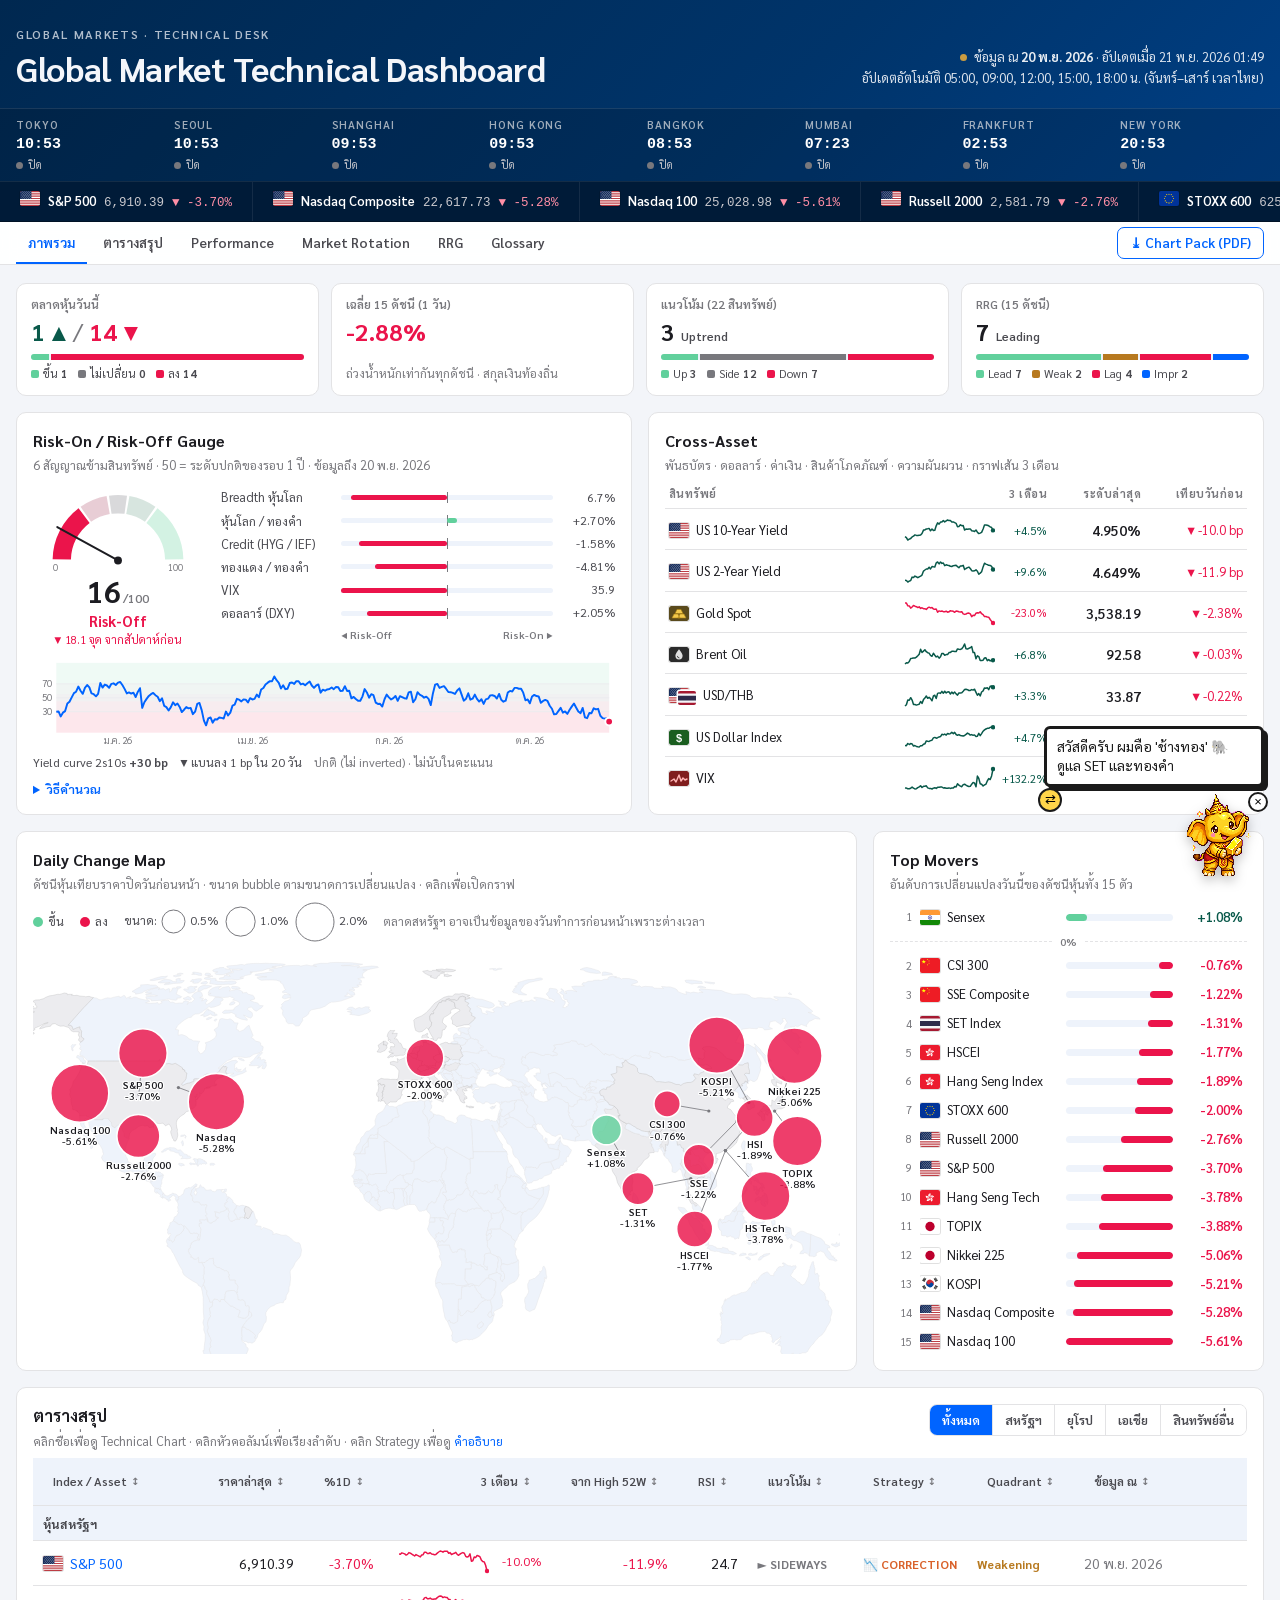
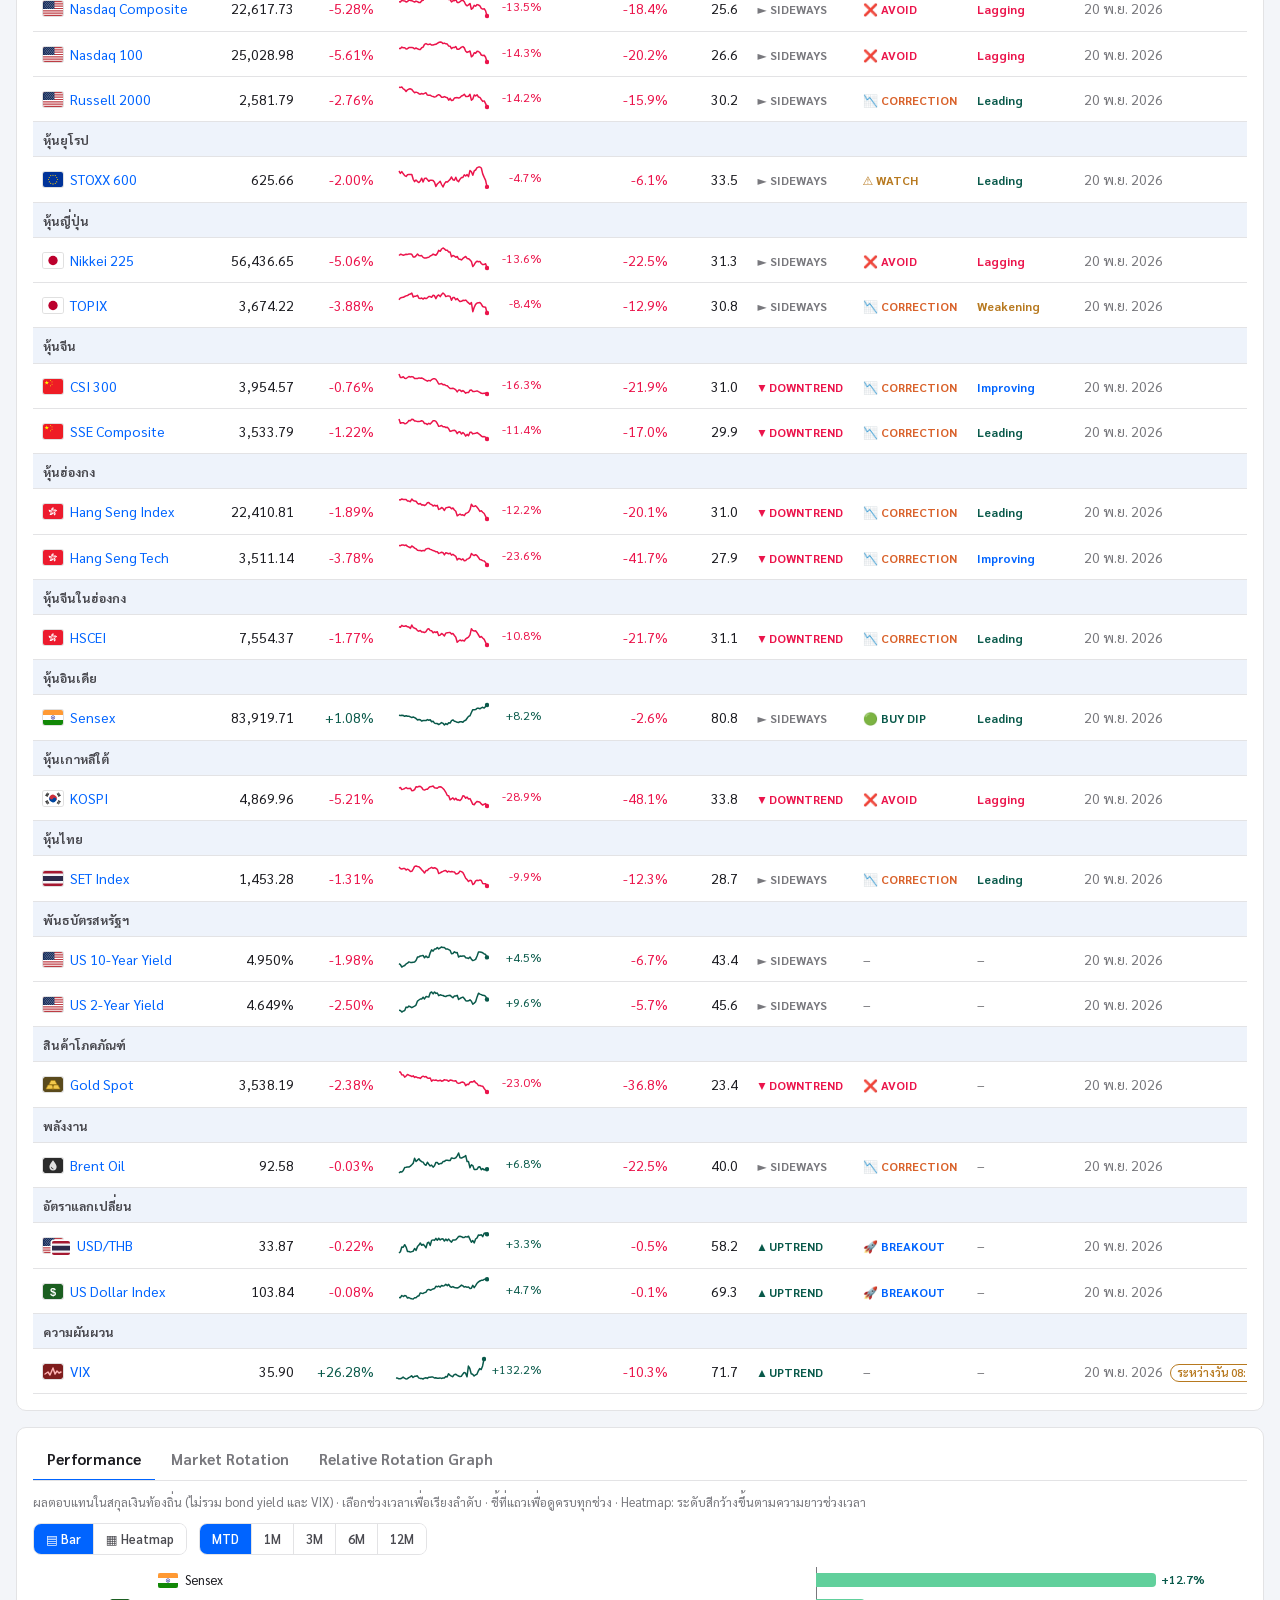
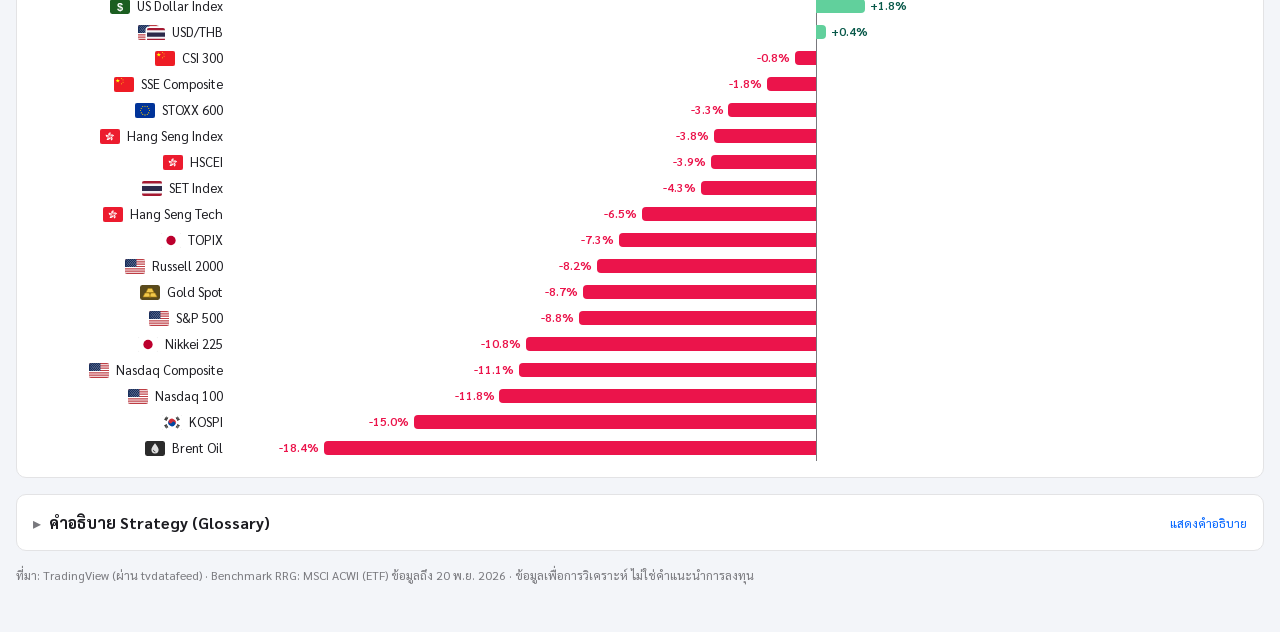
==== commit 20c56649: "Show new 5x daily update times in dashboard header and README" ====
--- a/public/dashboard/index.html
+++ b/public/dashboard/index.html
@@ -18,7 +18,7 @@
     </div>
     <div class="mast-meta">
       <div><span class="live-dot"></span><span id="asof">กำลังโหลดข้อมูล…</span></div>
-      <div>อัปเดตอัตโนมัติ 04:47 (ก่อนตลาดเอเชียเปิด) และ 18:13 น. (เวลาไทย)</div>
+      <div>อัปเดตอัตโนมัติ 05:00, 09:00, 12:00, 15:00, 18:00 น. (จันทร์–เสาร์ เวลาไทย)</div>
     </div>
   </div>
   <div class="clocks" id="clocks" aria-label="เวลาท้องถิ่นและสถานะตลาด"></div>
--- a/public/dashboard/assets/mascot.css
+++ b/public/dashboard/assets/mascot.css
@@ -9,3 +9,5 @@
 @keyframes mascot-jump{40%{transform:translateY(-22px) rotate(-8deg)}}
 @media print{.mascot{display:none}}
 @media (max-width:600px){.mascot-btn img{width:64px;height:64px}.mascot-x{bottom:52px}}
+.mascot-sw{position:absolute;bottom:72px;left:-6px;width:24px;height:24px;border-radius:50%;border:2px solid #1a1a1a;background:#ffd54a;font-size:13px;line-height:18px;cursor:pointer;padding:0}
+@media (max-width:600px){.mascot-sw{bottom:52px}}
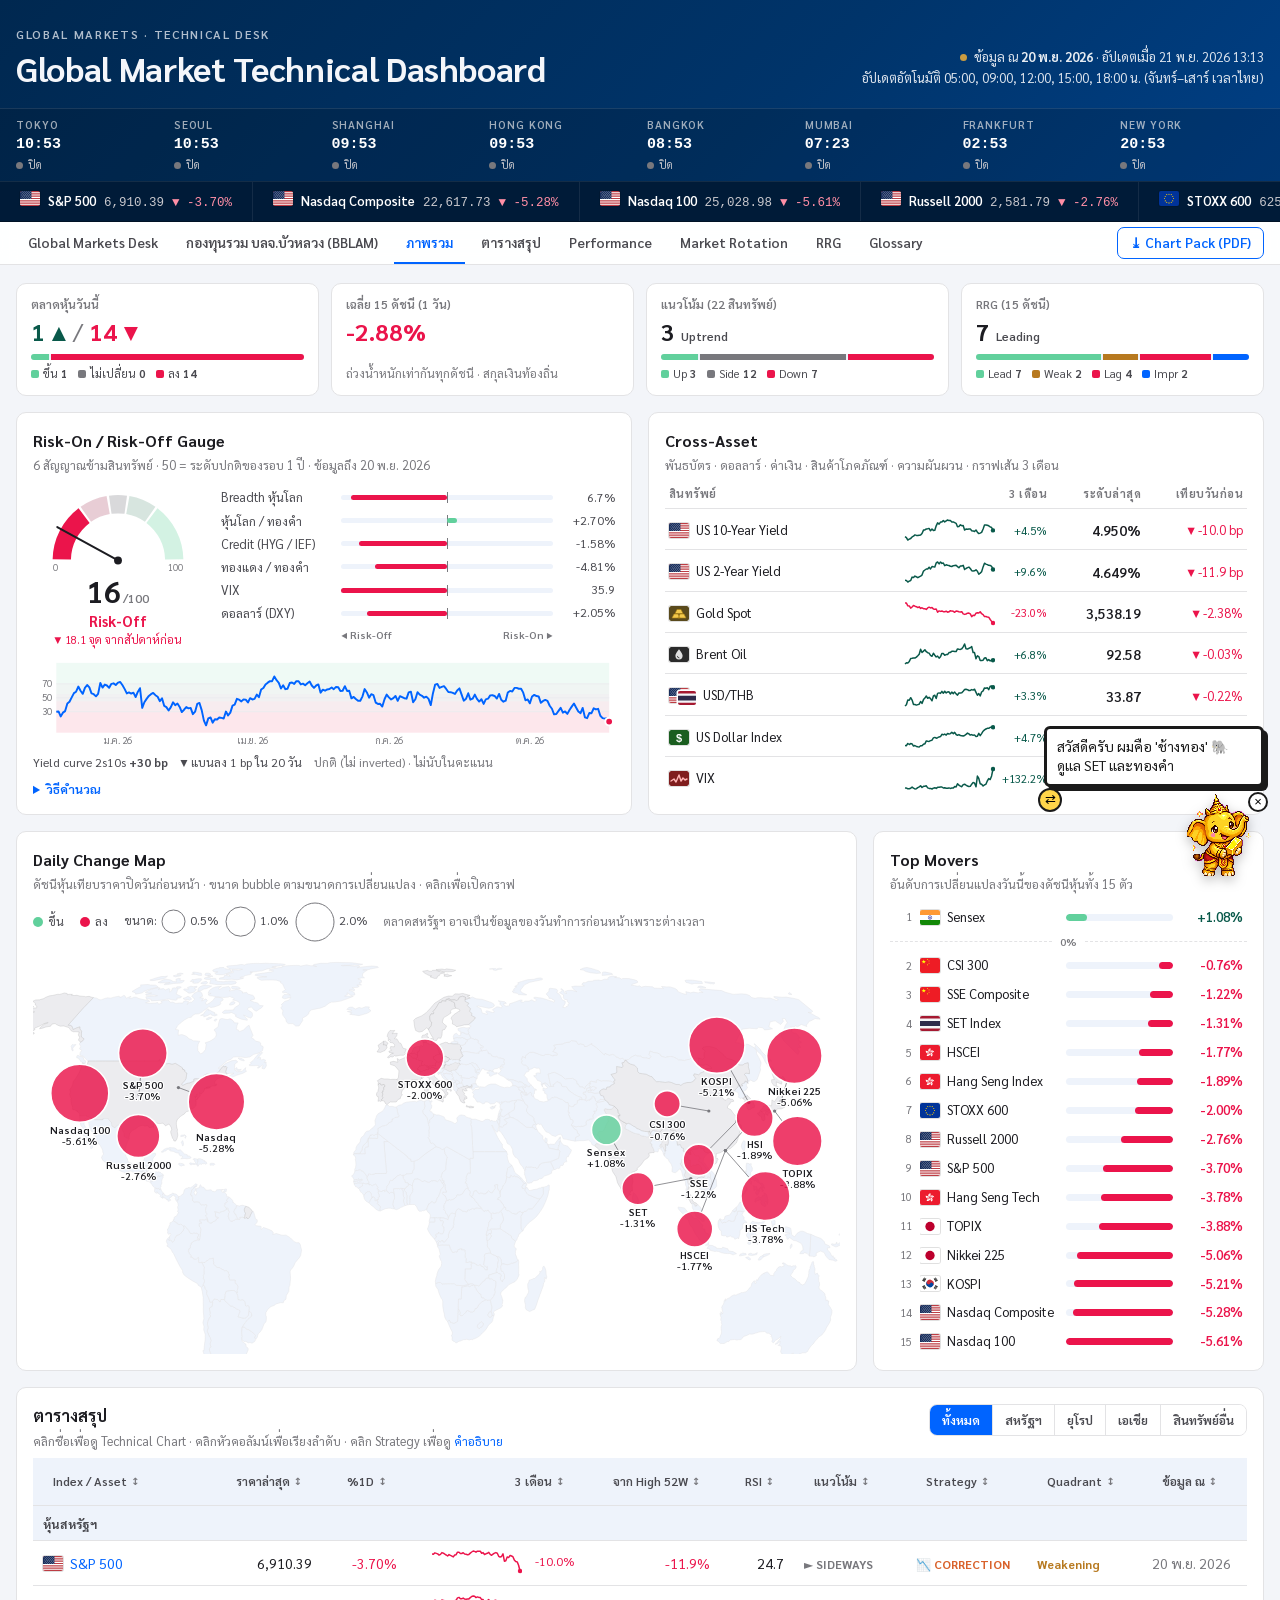
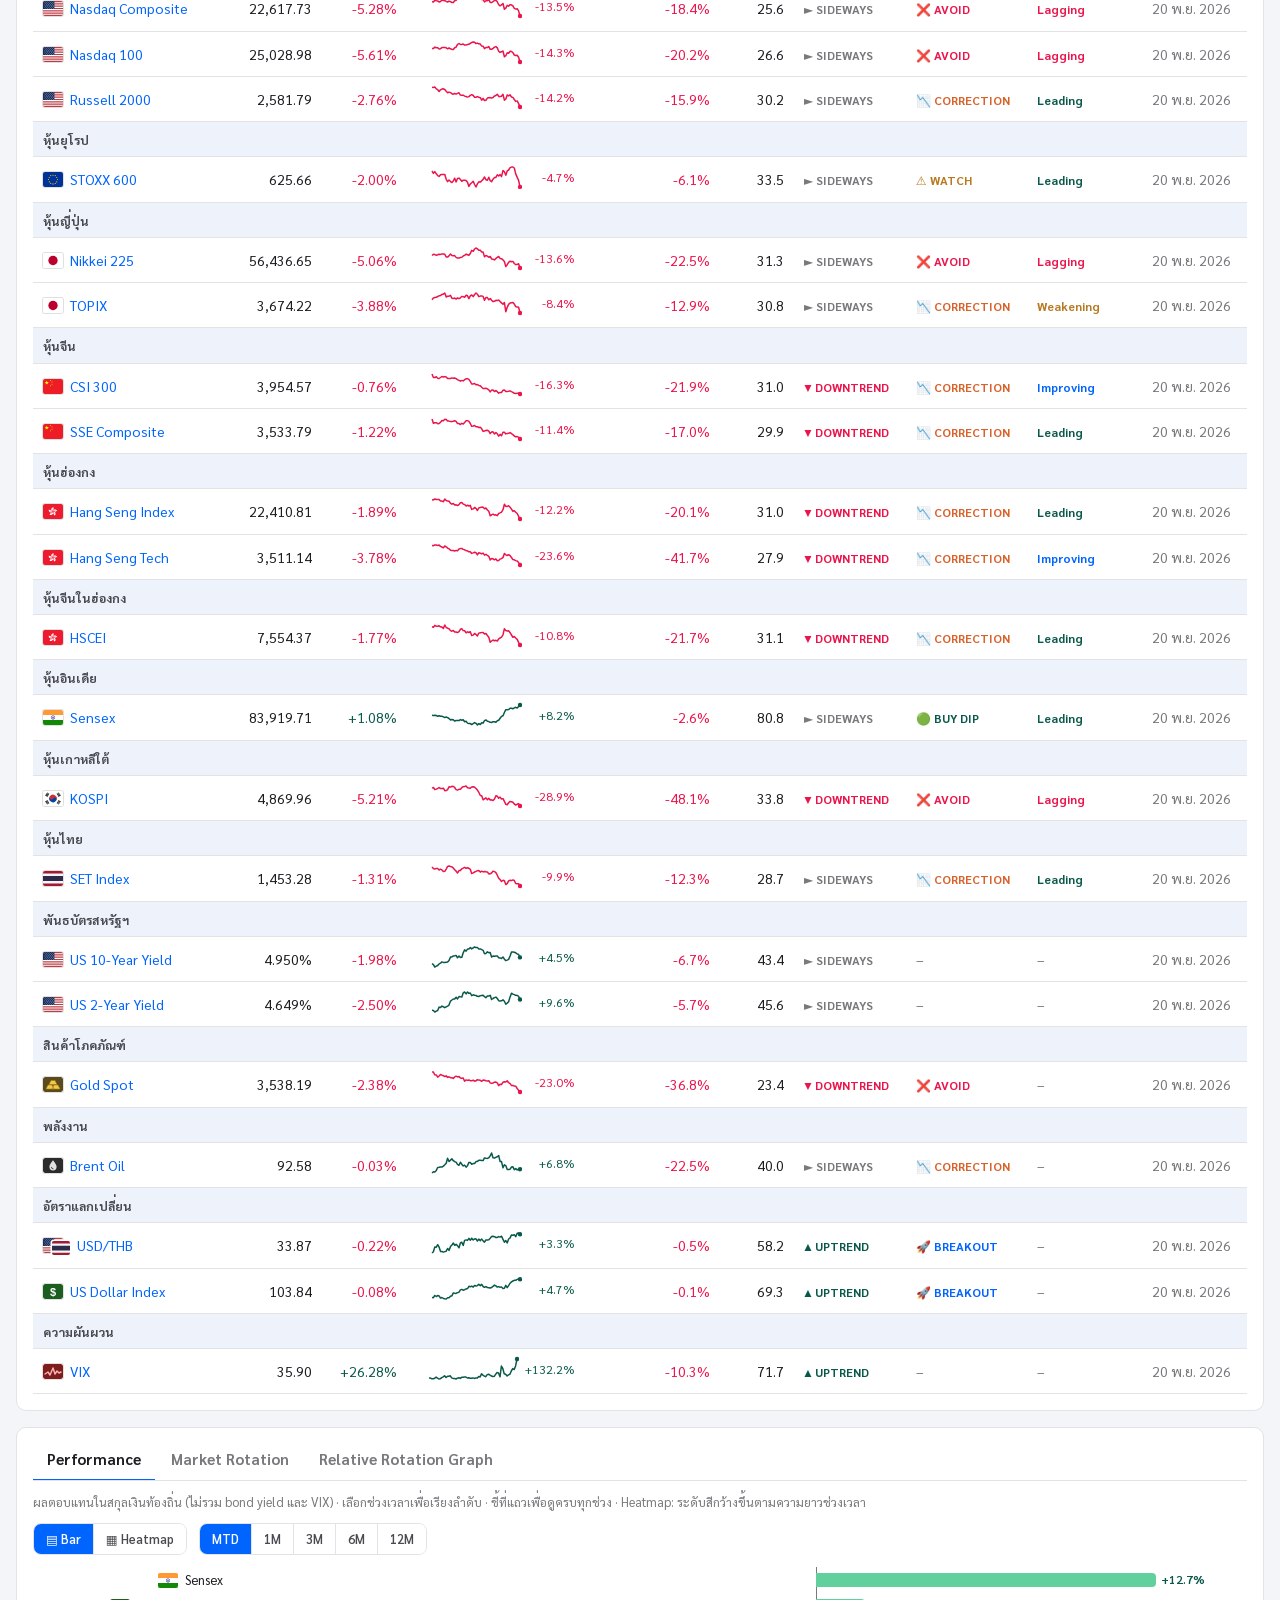
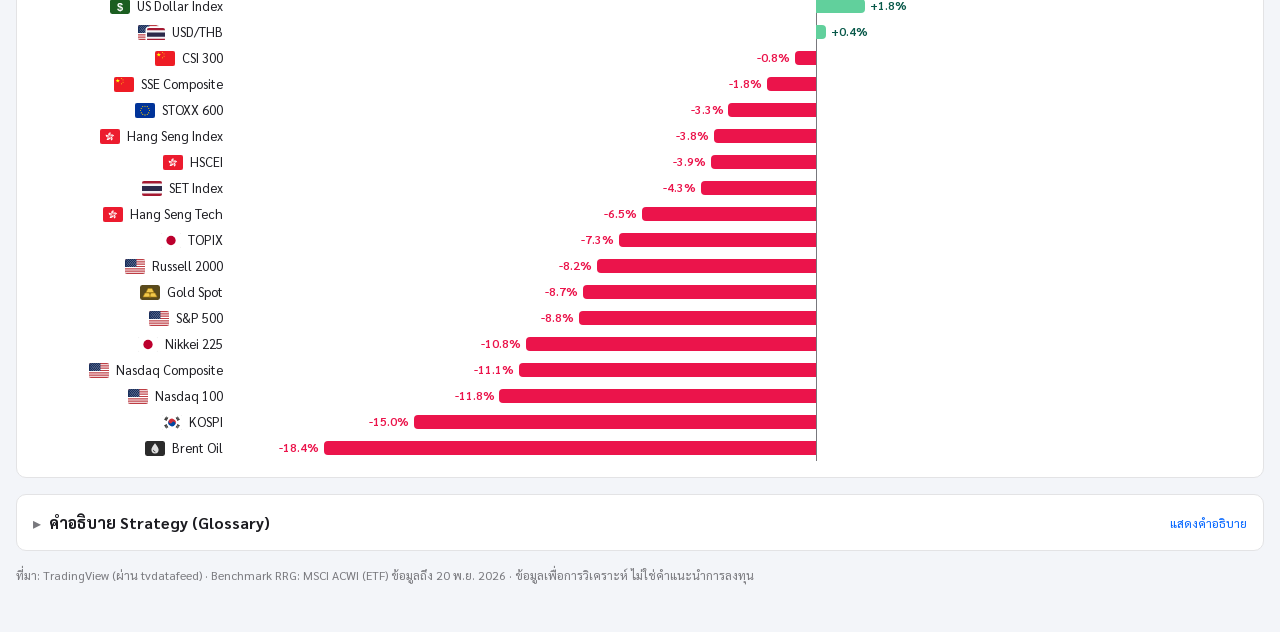
==== commit edac49b6: "Add BBLAM fund performance page and SEC v2 cache updater" ====
--- a/public/dashboard/index.html
+++ b/public/dashboard/index.html
@@ -28,6 +28,8 @@
 </div>
 <nav class="secnav" id="secnav" aria-label="ไปยังส่วนต่างๆ">
   <div class="secnav-inner">
+    <a href="index.html" aria-current="page">Global Markets Desk</a>
+    <a href="funds.html">กองทุนรวม บลจ.บัวหลวง (BBLAM)</a>
     <a href="#overview">ภาพรวม</a>
     <a href="#summary">ตารางสรุป</a>
     <a href="#performance" data-tab="performance">Performance</a>
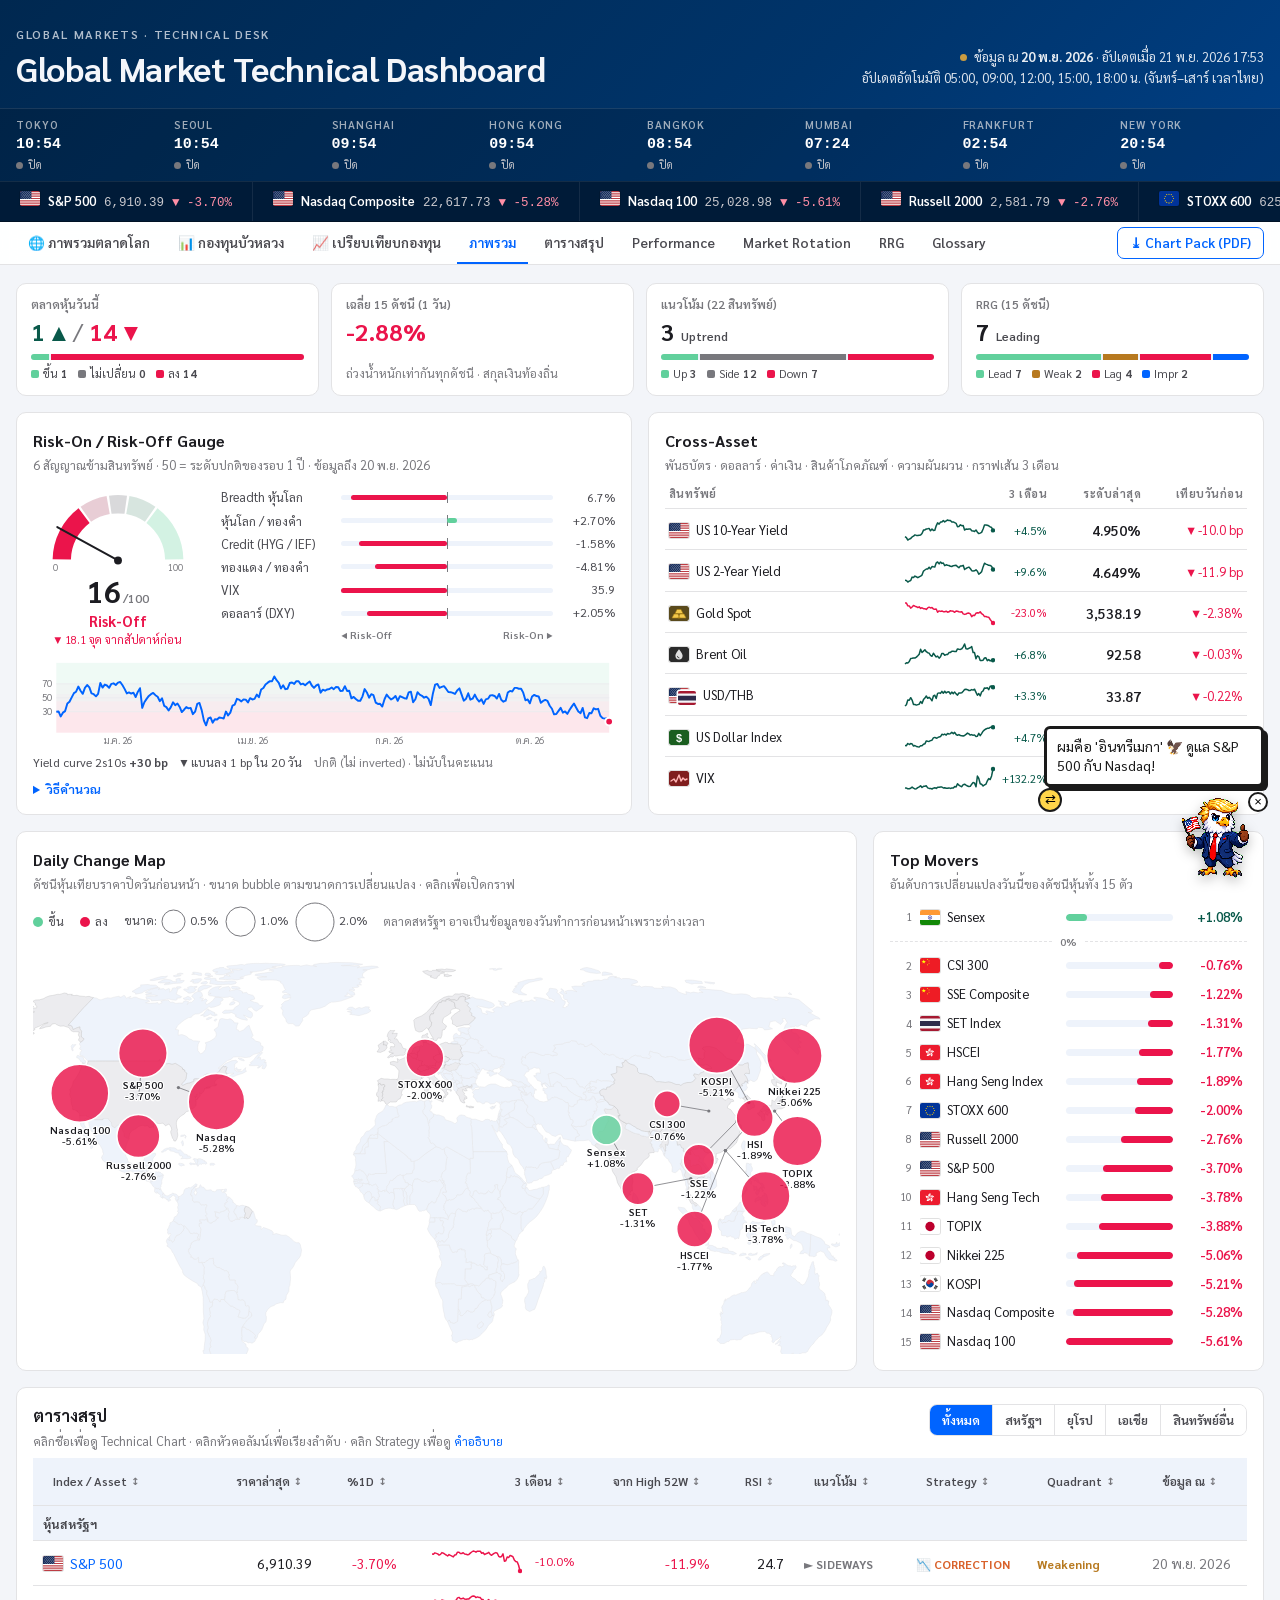
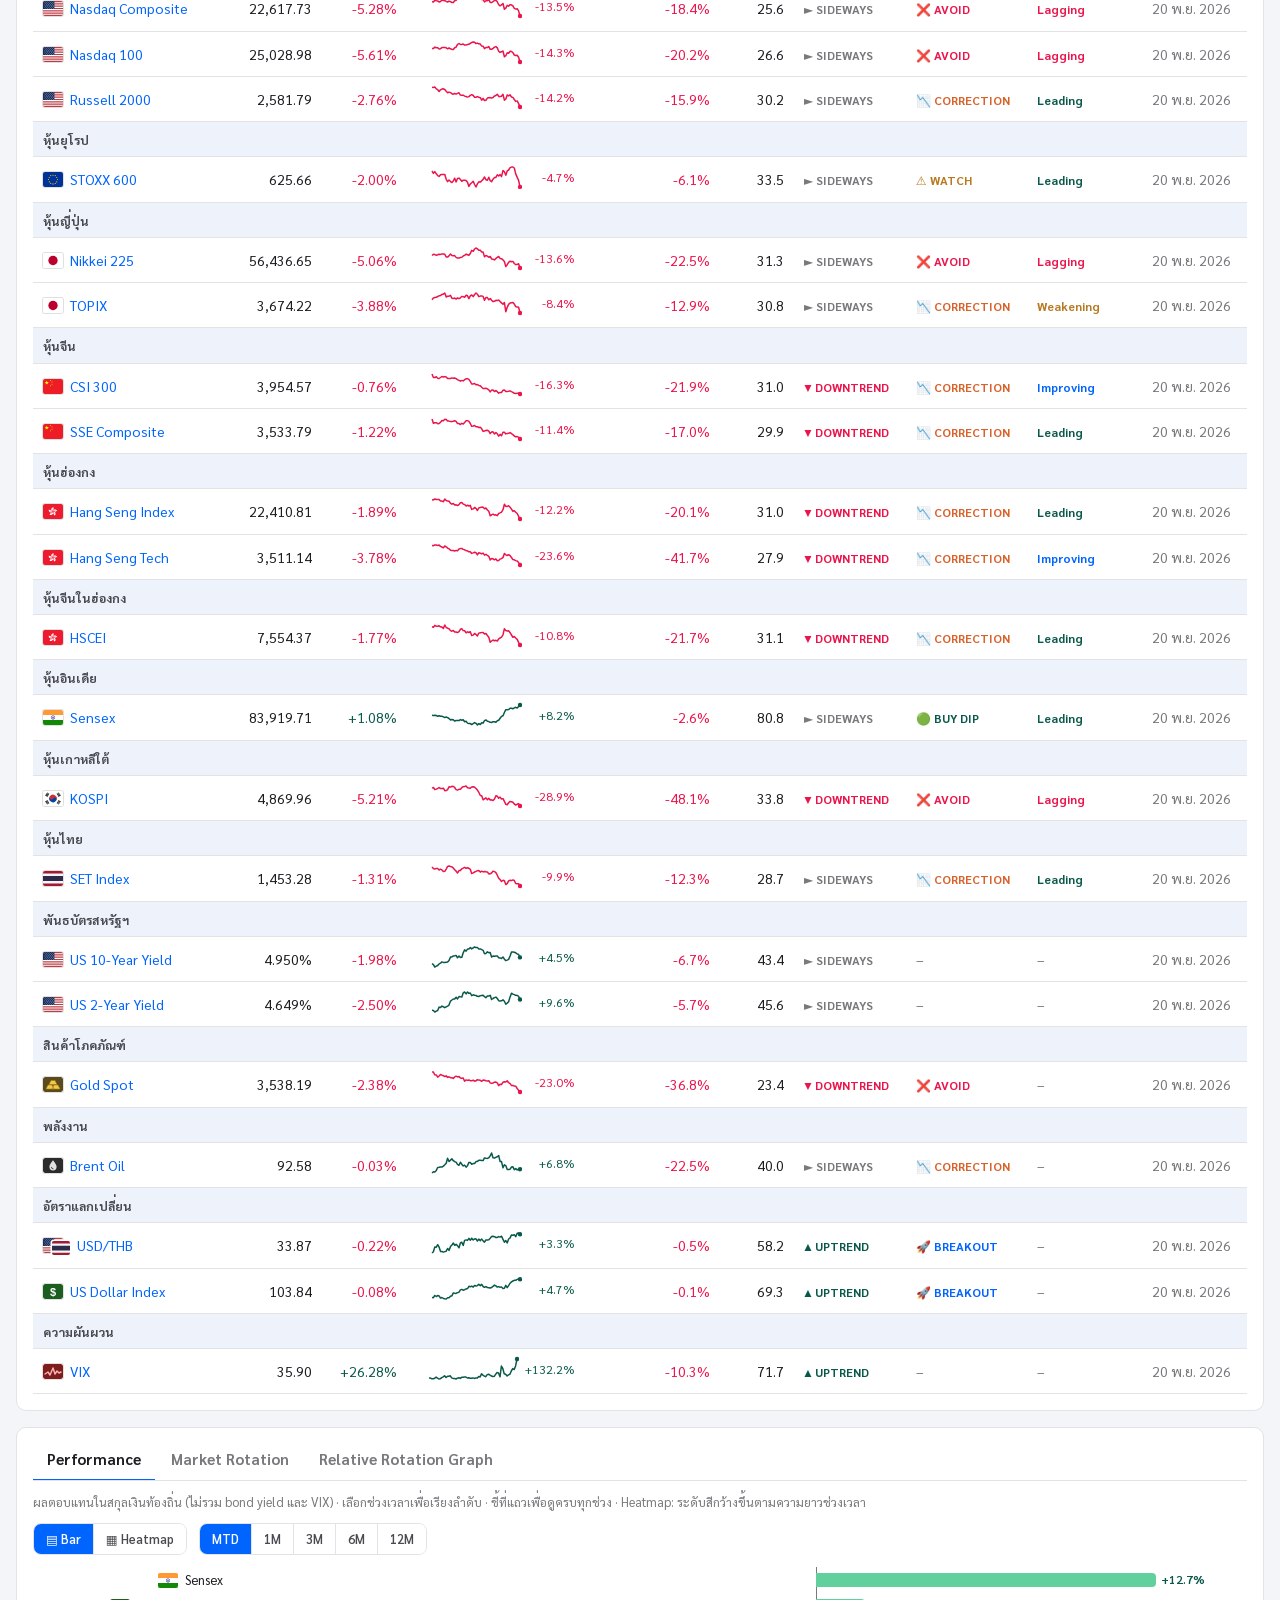
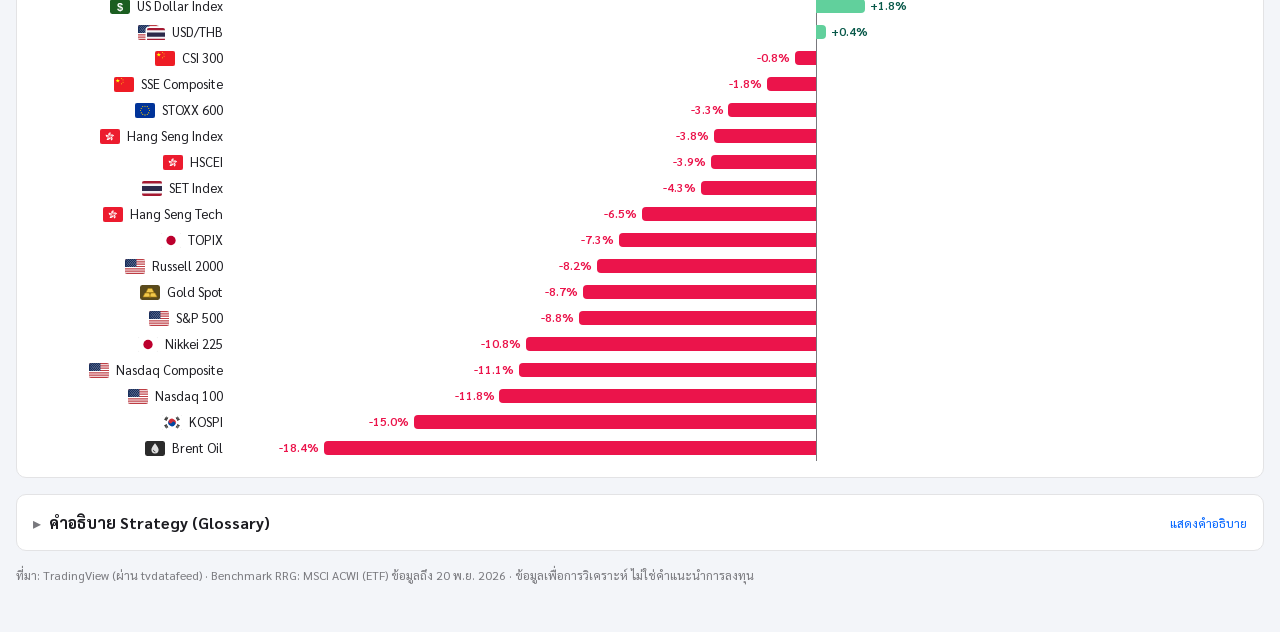
==== commit a123b169: "Add BBLAM Fund Compare with verified NAV history and daily SEC updates" ====
--- a/public/dashboard/index.html
+++ b/public/dashboard/index.html
@@ -28,8 +28,9 @@
 </div>
 <nav class="secnav" id="secnav" aria-label="ไปยังส่วนต่างๆ">
   <div class="secnav-inner">
-    <a href="index.html" aria-current="page">Global Markets Desk</a>
-    <a href="funds.html">กองทุนรวม บลจ.บัวหลวง (BBLAM)</a>
+    <a href="index.html" aria-current="page">🌐 ภาพรวมตลาดโลก</a>
+    <a href="funds.html">📊 กองทุนบัวหลวง</a>
+    <a href="compare.html">📈 เปรียบเทียบกองทุน</a>
     <a href="#overview">ภาพรวม</a>
     <a href="#summary">ตารางสรุป</a>
     <a href="#performance" data-tab="performance">Performance</a>
